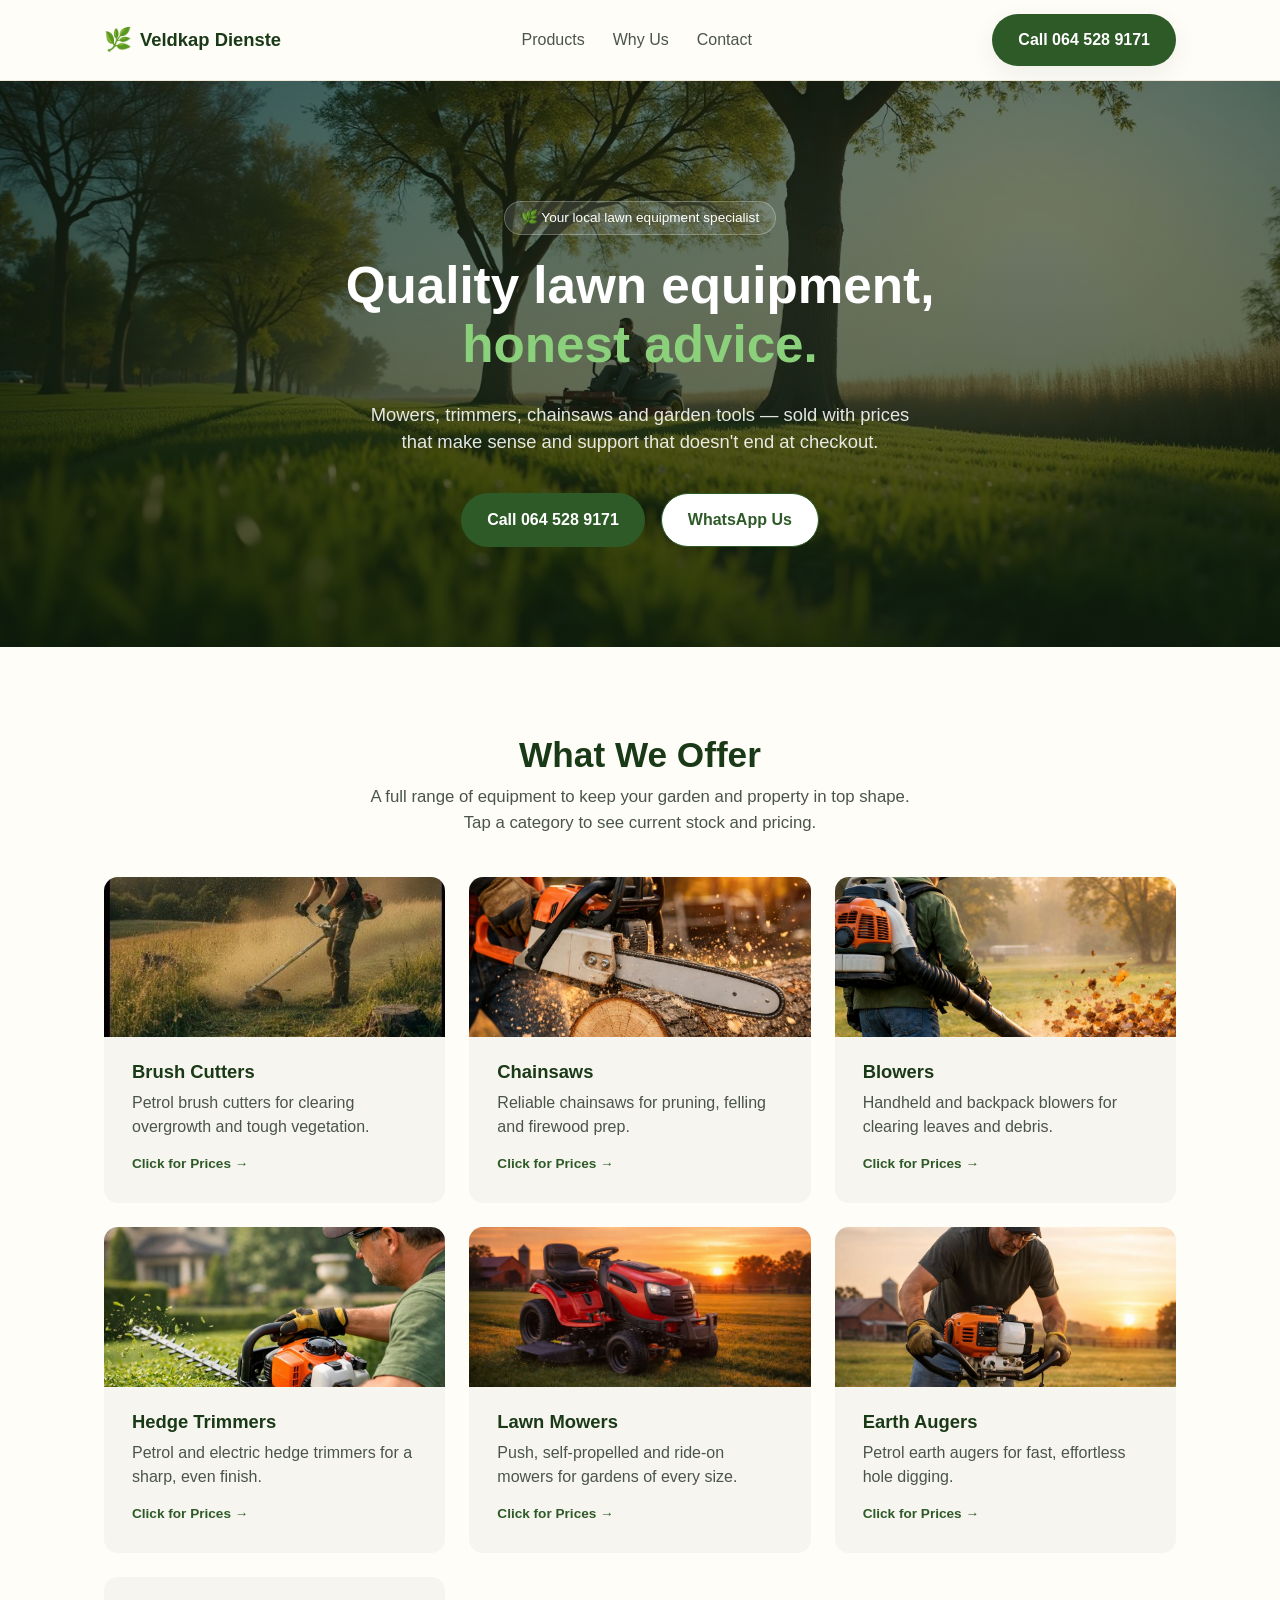
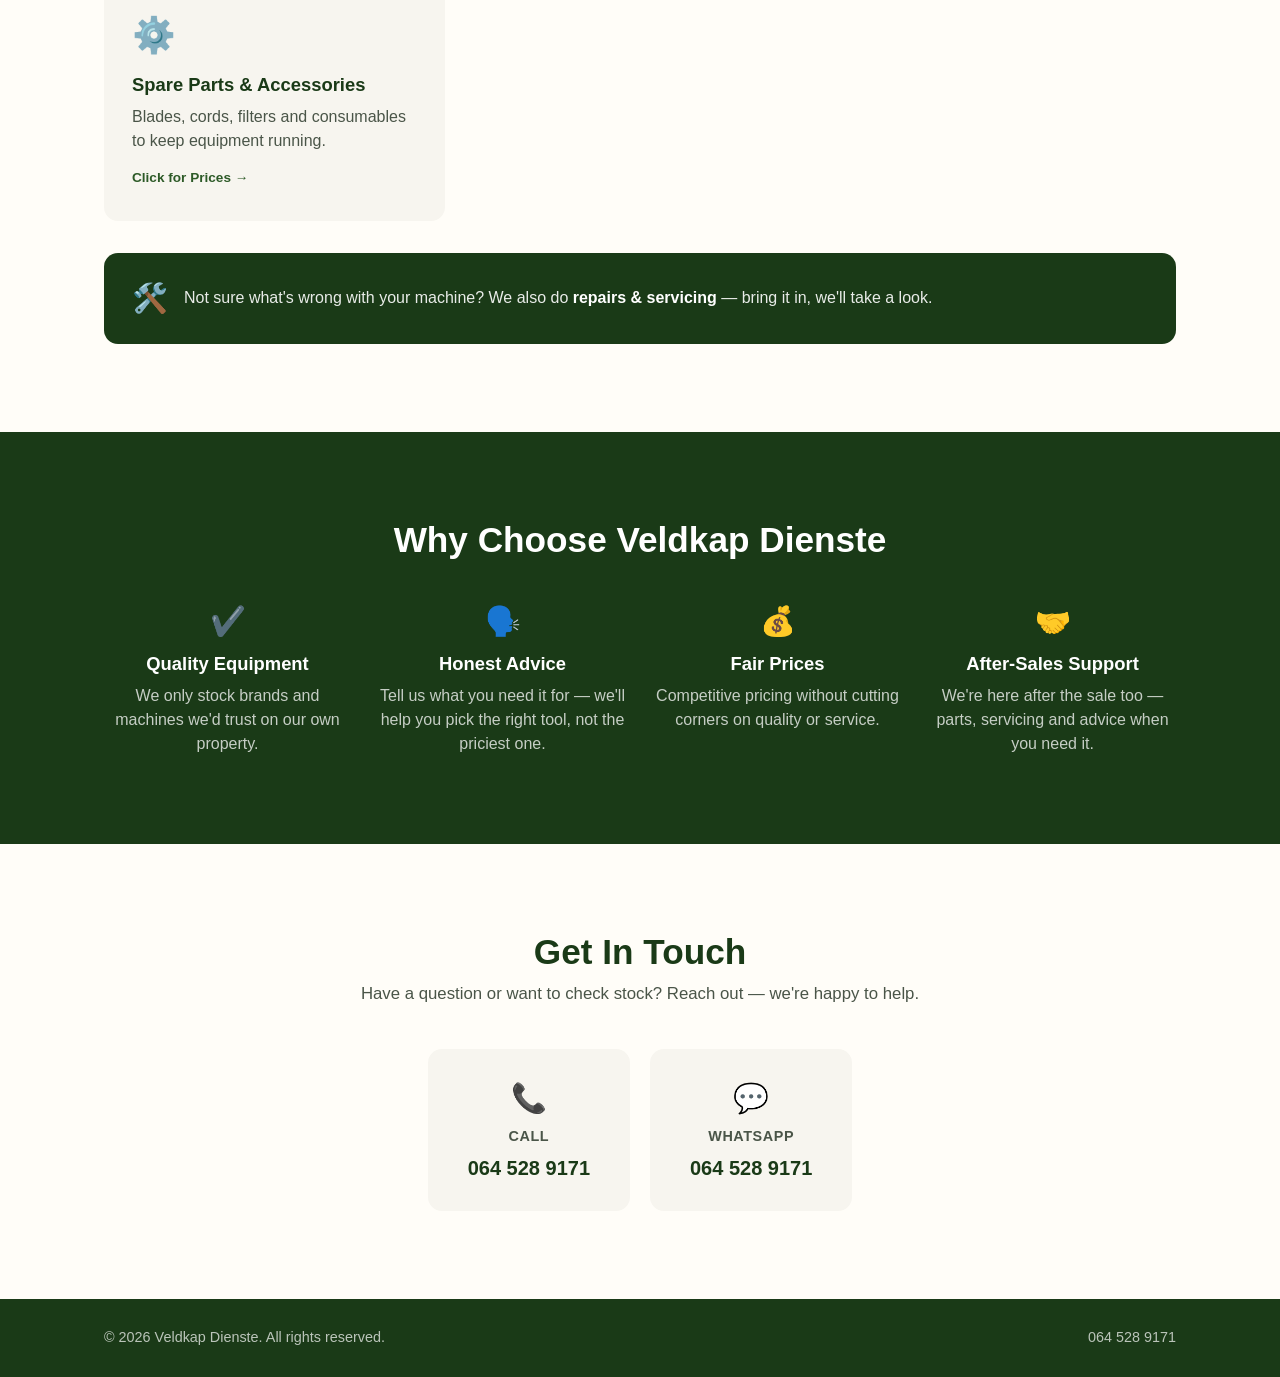
==== index.html @ d72885a6 "Remove the Trimmers category entirely Dropped it from the catalog data, sidebar navigation, and home" ====
<!DOCTYPE html>
<html lang="en">
<head>
<meta charset="UTF-8">
<meta name="viewport" content="width=device-width, initial-scale=1.0">
<title>Veldkap Dienste | Quality Lawn Equipment</title>
<meta name="description" content="Veldkap Dienste supplies quality lawn mowers, trimmers, chainsaws, and garden equipment. Call 064 528 9171 for expert advice and great prices.">
<meta property="og:type" content="website">
<meta property="og:title" content="Veldkap Dienste | Quality Lawn Equipment">
<meta property="og:description" content="Brush cutters, trimmers, chainsaws, blowers and mowers — honest advice and fair prices. Call or WhatsApp 064 528 9171.">
<meta property="og:image" content="https://veld-kap-dienste.vercel.app/images/hero-mower.jpg">
<meta property="og:url" content="https://veld-kap-dienste.vercel.app/">
<link rel="icon" href="data:image/svg+xml,<svg xmlns=%22http://www.w3.org/2000/svg%22 viewBox=%220 0 100 100%22><text y=%22.9em%22 font-size=%2290%22>🌿</text></svg>">
<link rel="stylesheet" href="styles.css">
</head>
<body>

<header class="site-header">
  <div class="container header-inner">
    <a href="#top" class="logo">
      <span class="logo-mark">🌿</span>
      <span class="logo-text">Veldkap <strong>Dienste</strong></span>
    </a>
    <nav class="nav">
      <a href="#products">Products</a>
      <a href="#why-us">Why Us</a>
      <a href="#contact">Contact</a>
    </nav>
    <a href="tel:+27645289171" class="btn btn-primary header-call">Call 064 528 9171</a>
  </div>
</header>

<main id="top">

  <section class="hero">
    <div class="hero-glow" aria-hidden="true"></div>
    <div class="container hero-inner">
      <span class="badge">🌿 Your local lawn equipment specialist</span>
      <h1>Quality lawn equipment,<br><span class="text-accent">honest advice.</span></h1>
      <p class="hero-sub">Mowers, trimmers, chainsaws and garden tools — sold with prices that make sense and support that doesn't end at checkout.</p>
      <div class="hero-actions">
        <a href="tel:+27645289171" class="btn btn-primary">Call 064 528 9171</a>
        <a href="https://wa.me/27645289171" class="btn btn-outline" target="_blank" rel="noopener">WhatsApp Us</a>
      </div>
    </div>
  </section>

  <section id="products" class="section">
    <div class="container">
      <h2>What We Offer</h2>
      <p class="section-sub">A full range of equipment to keep your garden and property in top shape. Tap a category to see current stock and pricing.</p>

      <div class="product-grid" id="product-grid">
        <a class="product-card has-photo" href="category.html?cat=brushcutters">
          <img class="product-card-photo" src="images/hero-brushcutter.jpg" alt="" loading="lazy">
          <div class="product-card-body">
            <h3>Brush Cutters</h3>
            <p>Petrol brush cutters for clearing overgrowth and tough vegetation.</p>
            <span class="product-card-cta">Click for Prices →</span>
          </div>
        </a>
        <a class="product-card has-photo" href="category.html?cat=chainsaws">
          <img class="product-card-photo" src="images/hero-chainsaw.jpg" alt="" loading="lazy" style="object-position: 50% 40%;">
          <div class="product-card-body">
            <h3>Chainsaws</h3>
            <p>Reliable chainsaws for pruning, felling and firewood prep.</p>
            <span class="product-card-cta">Click for Prices →</span>
          </div>
        </a>
        <a class="product-card has-photo" href="category.html?cat=blowers">
          <img class="product-card-photo" src="images/hero-blower.jpg" alt="" loading="lazy" style="object-position: 50% 30%;">
          <div class="product-card-body">
            <h3>Blowers</h3>
            <p>Handheld and backpack blowers for clearing leaves and debris.</p>
            <span class="product-card-cta">Click for Prices →</span>
          </div>
        </a>
        <a class="product-card has-photo" href="category.html?cat=hedgetrimmers">
          <img class="product-card-photo" src="images/hero-hedgetrimmer.jpg" alt="" loading="lazy" style="object-position: 50% 30%;">
          <div class="product-card-body">
            <h3>Hedge Trimmers</h3>
            <p>Petrol and electric hedge trimmers for a sharp, even finish.</p>
            <span class="product-card-cta">Click for Prices →</span>
          </div>
        </a>
        <a class="product-card has-photo" href="category.html?cat=mowers">
          <img class="product-card-photo" src="images/hero-mowers.jpg" alt="" loading="lazy" style="object-position: 50% 60%;">
          <div class="product-card-body">
            <h3>Lawn Mowers</h3>
            <p>Push, self-propelled and ride-on mowers for gardens of every size.</p>
            <span class="product-card-cta">Click for Prices →</span>
          </div>
        </a>
        <a class="product-card has-photo" href="category.html?cat=earthaugers">
          <img class="product-card-photo" src="images/hero-earthauger.jpg" alt="" loading="lazy" style="object-position: 50% 20%;">
          <div class="product-card-body">
            <h3>Earth Augers</h3>
            <p>Petrol earth augers for fast, effortless hole digging.</p>
            <span class="product-card-cta">Click for Prices →</span>
          </div>
        </a>
        <a class="product-card" href="category.html?cat=spareparts">
          <span class="product-icon">⚙️</span>
          <h3>Spare Parts &amp; Accessories</h3>
          <p>Blades, cords, filters and consumables to keep equipment running.</p>
          <span class="product-card-cta">Click for Prices →</span>
        </a>
      </div>

      <div class="service-note">
        <span class="service-note-icon">🛠️</span>
        <p>Not sure what's wrong with your machine? We also do <strong>repairs &amp; servicing</strong> — bring it in, we'll take a look.</p>
      </div>
    </div>
  </section>

  <section id="why-us" class="section">
    <div class="container">
      <h2>Why Choose Veldkap Dienste</h2>
      <div class="why-grid">
        <div class="glass-card">
          <span class="why-icon">✔️</span>
          <h3>Quality Equipment</h3>
          <p>We only stock brands and machines we'd trust on our own property.</p>
        </div>
        <div class="glass-card">
          <span class="why-icon">🗣️</span>
          <h3>Honest Advice</h3>
          <p>Tell us what you need it for — we'll help you pick the right tool, not the priciest one.</p>
        </div>
        <div class="glass-card">
          <span class="why-icon">💰</span>
          <h3>Fair Prices</h3>
          <p>Competitive pricing without cutting corners on quality or service.</p>
        </div>
        <div class="glass-card">
          <span class="why-icon">🤝</span>
          <h3>After-Sales Support</h3>
          <p>We're here after the sale too — parts, servicing and advice when you need it.</p>
        </div>
      </div>
    </div>
  </section>

  <section id="contact" class="section">
    <div class="container contact-inner">
      <h2>Get In Touch</h2>
      <p class="section-sub">Have a question or want to check stock? Reach out — we're happy to help.</p>
      <div class="contact-cards">
        <a href="tel:+27645289171" class="glass-card contact-card">
          <span class="contact-icon">📞</span>
          <span class="contact-label">Call</span>
          <span class="contact-value">064 528 9171</span>
        </a>
        <a href="https://wa.me/27645289171" class="glass-card contact-card" target="_blank" rel="noopener">
          <span class="contact-icon">💬</span>
          <span class="contact-label">WhatsApp</span>
          <span class="contact-value">064 528 9171</span>
        </a>
      </div>
    </div>
  </section>

</main>

<footer class="site-footer">
  <div class="container footer-inner">
    <p>&copy; <span id="year"></span> Veldkap Dienste. All rights reserved.</p>
    <p><a href="tel:+27645289171">064 528 9171</a></p>
  </div>
</footer>

<script src="script.js"></script>
</body>
</html>
---- styles.css ----
:root {
  --green-900: #1a3a17;
  --green-700: #2d5a27;
  --green-600: #3a7a32;
  --green-500: #4b9640;
  --accent-hero: #8bd17c;
  --earth-100: #f7f5ef;
  --earth-200: #efe9db;
  --cream: #fffdf8;
  --ink: #1f2a1d;
  --ink-soft: #4a5548;
  --radius-sm: 10px;
  --radius: 14px;
  --radius-lg: 20px;
  --shadow: 0 8px 24px rgba(26, 58, 23, 0.08);
  font-size: 16px;
}

* { box-sizing: border-box; }

html { scroll-behavior: smooth; }

body {
  margin: 0;
  font-family: -apple-system, BlinkMacSystemFont, "Segoe UI", Roboto, Helvetica, Arial, sans-serif;
  color: var(--ink);
  background: var(--cream);
  line-height: 1.5;
}

.container {
  max-width: 1120px;
  margin: 0 auto;
  padding: 0 24px;
}

h1, h2, h3 { line-height: 1.15; margin: 0 0 0.5em; color: var(--green-900); }
h1 { font-size: clamp(2rem, 5vw, 3.2rem); }
h1.is-long { font-size: clamp(1.5rem, 3.2vw, 2.1rem); }
h2 { font-size: clamp(1.6rem, 3.5vw, 2.2rem); text-align: center; }
h3 { font-size: 1.15rem; }
p { margin: 0 0 1em; color: var(--ink-soft); }

a { color: inherit; text-decoration: none; }

.text-accent { color: var(--accent-hero); }

.section-sub {
  text-align: center;
  max-width: 560px;
  margin: -0.5em auto 2.5em;
  font-size: 1.05rem;
}

/* Header */
.site-header {
  position: sticky;
  top: 0;
  z-index: 50;
  background: rgba(255, 253, 248, 0.92);
  backdrop-filter: blur(8px);
  border-bottom: 1px solid var(--earth-200);
}

.header-inner {
  display: flex;
  align-items: center;
  justify-content: space-between;
  gap: 16px;
  padding-top: 14px;
  padding-bottom: 14px;
}

.logo {
  display: flex;
  align-items: center;
  gap: 8px;
  font-size: 1.15rem;
  font-weight: 600;
  color: var(--green-900);
  white-space: nowrap;
}

.logo-mark { font-size: 1.4rem; }

.nav {
  display: flex;
  gap: 28px;
  flex: 1;
  justify-content: center;
}

.nav a {
  font-weight: 500;
  color: var(--ink-soft);
  transition: color 0.15s ease;
}

.nav a:hover { color: var(--green-700); }

.header-call {
  white-space: nowrap;
  padding: 10px 18px;
  font-size: 0.95rem;
}

/* Buttons */
.btn {
  display: inline-flex;
  align-items: center;
  gap: 8px;
  padding: 14px 26px;
  border-radius: 999px;
  font-weight: 600;
  font-size: 1rem;
  transition: transform 0.15s ease, box-shadow 0.15s ease, background 0.15s ease;
  border: none;
  cursor: pointer;
}

.btn-primary {
  background: var(--green-700);
  color: #fff;
  box-shadow: var(--shadow);
}

.btn-primary:hover {
  background: var(--green-600);
  transform: translateY(-1px);
}

.btn-outline {
  background: #fff;
  color: var(--green-700);
  border: 1.5px solid var(--green-700);
}

.btn-outline:hover {
  background: var(--green-700);
  color: #fff;
}

/* Hero */
.hero {
  position: relative;
  background:
    linear-gradient(180deg, rgba(15, 30, 13, 0.55), rgba(15, 30, 13, 0.75)),
    url("images/hero-mower.jpg") center 65% / cover no-repeat;
  padding: 120px 0 100px;
  text-align: center;
}

.hero-glow { display: none; }

.badge {
  display: inline-block;
  padding: 6px 16px;
  border-radius: 999px;
  background: rgba(255, 255, 255, 0.12);
  border: 1px solid rgba(255, 255, 255, 0.25);
  color: #fff;
  font-size: 0.85rem;
  font-weight: 500;
  margin-bottom: 22px;
}

.hero-inner { position: relative; max-width: 720px; margin: 0 auto; }

.hero h1 { color: #fff; }

.hero-sub {
  font-size: 1.15rem;
  margin: 18px auto 2em;
  color: rgba(255, 255, 255, 0.88);
  max-width: 560px;
}

.hero-actions {
  display: flex;
  gap: 16px;
  justify-content: center;
  flex-wrap: wrap;
}

/* Sections */
.section { padding: 88px 0; }

/* Products */
.product-grid {
  display: grid;
  grid-template-columns: repeat(auto-fit, minmax(260px, 1fr));
  gap: 24px;
}

.product-card {
  display: block;
  background: var(--earth-100);
  border-radius: var(--radius);
  padding: 32px 28px;
  transition: transform 0.15s ease, box-shadow 0.15s ease;
  border: none;
  font: inherit;
  text-align: left;
  cursor: pointer;
  width: 100%;
  color: inherit;
  overflow: hidden;
}

.product-card:hover, .product-card:focus-visible {
  transform: translateY(-4px);
  box-shadow: var(--shadow);
}

.product-icon {
  font-size: 2.2rem;
  display: inline-block;
  margin-bottom: 12px;
}

.product-card p { margin-bottom: 12px; }

.product-card-cta {
  display: inline-block;
  font-size: 0.85rem;
  font-weight: 700;
  color: var(--green-700);
}

.product-card.has-photo { padding: 0; }

.product-card-photo {
  display: block;
  width: 100%;
  height: 160px;
  object-fit: cover;
}

.product-card-body { padding: 24px 28px 28px; }

/* Service note */
.service-note {
  display: flex;
  align-items: center;
  gap: 16px;
  margin-top: 32px;
  padding: 24px 28px;
  background: var(--green-900);
  border-radius: var(--radius);
  color: #fff;
}

.service-note-icon { font-size: 1.8rem; flex-shrink: 0; }
.service-note p { margin: 0; color: rgba(255, 255, 255, 0.9); }
.service-note strong { color: #fff; }

@media (max-width: 500px) {
  .service-note { flex-direction: column; text-align: center; }
}

/* Category hero banner */
.category-hero {
  background: linear-gradient(135deg, var(--green-900), var(--green-700));
  padding: 64px 0 56px;
  text-align: center;
  background-size: cover;
  background-position: center 60%;
}

.category-hero.has-photo {
  background-image:
    linear-gradient(180deg, rgba(15, 30, 13, 0.55), rgba(15, 30, 13, 0.8)),
    var(--category-photo);
  background-position: 65% 22%;
  min-height: 520px;
  display: flex;
  align-items: center;
}

.category-hero-inner { max-width: 560px; margin: 0 auto; }

.category-hero.has-product .category-hero-inner {
  max-width: 900px;
  display: flex;
  align-items: center;
  justify-content: space-between;
  gap: 40px;
  text-align: left;
}

.category-hero.has-product .category-hero-text { flex: 1; }
.category-hero.has-product p { margin: 0; }

.category-hero-media { flex-shrink: 0; }

.category-hero-photo[hidden] { display: none; }

.category-hero-photo {
  display: block;
  width: 220px;
  height: 220px;
  object-fit: contain;
  background: #fff;
  border-radius: var(--radius-lg);
  padding: 16px;
  box-shadow: 0 12px 32px rgba(0, 0, 0, 0.25);
}

.category-hero-icon[hidden] { display: none; }

.category-hero-icon {
  display: inline-flex;
  align-items: center;
  justify-content: center;
  width: 72px;
  height: 72px;
  border-radius: 50%;
  background: rgba(255, 255, 255, 0.12);
  font-size: 2rem;
  margin-bottom: 20px;
}

.category-hero h1 { color: #fff; margin-bottom: 0.4em; }
.category-hero p { color: rgba(255, 255, 255, 0.82); margin: 0; font-size: 1.05rem; }

/* Category page layout */
.catalog-page { padding-top: 56px; }

.catalog-layout {
  display: grid;
  grid-template-columns: 240px 1fr;
  gap: 28px;
  align-items: start;
}

/* Grid items default to min-width:auto and refuse to shrink below their
   content, which pushed the page wider than small screens. Allow them to
   shrink so the sidebar and price table scroll internally instead. */
.catalog-layout > * { min-width: 0; }

.catalog-sidebar {
  display: flex;
  flex-direction: column;
  gap: 4px;
  background: var(--earth-100);
  border-radius: var(--radius);
  padding: 16px;
  position: sticky;
  top: 88px;
}

.catalog-sidebar-label {
  font-size: 0.72rem;
  font-weight: 600;
  text-transform: uppercase;
  letter-spacing: 0.06em;
  color: var(--ink-soft);
  padding: 8px 12px 4px;
}

.sidebar-link {
  display: block;
  padding: 10px 12px;
  border-radius: var(--radius-sm);
  font-size: 0.9rem;
  font-weight: 500;
  color: var(--ink-soft);
  transition: background 0.15s ease, color 0.15s ease;
}

.sidebar-link:hover { background: var(--earth-200); color: var(--green-900); }

.sidebar-link.is-active {
  background: var(--green-700);
  color: #fff;
}

/* Category catalog panel */
.catalog-panel {
  background: #fff;
  border-radius: var(--radius-lg);
  padding: 32px;
  box-shadow: var(--shadow);
}

.catalog-search {
  width: 100%;
  padding: 12px 16px;
  border: 1.5px solid var(--earth-200);
  border-radius: 999px;
  font: inherit;
  font-size: 16px;
  margin-bottom: 18px;
}

.catalog-search:focus {
  outline: none;
  border-color: var(--green-600);
}

.catalog-empty {
  text-align: center;
  color: var(--ink-soft);
  padding: 24px 0 4px;
  margin: 0;
}

.catalog-empty a { color: var(--green-700); font-weight: 600; }

/* Price table */
.price-table-wrap {
  overflow-x: auto;
  background: #fff;
  border-radius: var(--radius);
  border: 1px solid var(--earth-200);
}

.price-table {
  width: 100%;
  border-collapse: collapse;
  min-width: 460px;
}

.price-table th, .price-table td {
  padding: 16px 24px;
  text-align: left;
}

.price-table thead th {
  background: var(--green-700);
  color: #fff;
  font-weight: 600;
  font-size: 0.8rem;
  text-transform: uppercase;
  letter-spacing: 0.04em;
}

.price-table thead th:first-child { border-top-left-radius: var(--radius); }
.price-table thead th:last-child { border-top-right-radius: var(--radius); }

.price-table tbody tr:nth-child(even) { background: var(--earth-100); }

.price-table tbody td { color: var(--ink); border-top: 1px solid var(--earth-200); }
.price-table tbody tr:first-child td { border-top: none; }

.price-col { text-align: right; font-weight: 700; color: var(--green-900); white-space: nowrap; }

.price-row { cursor: pointer; transition: background 0.15s ease; }
.price-row:hover { background: var(--earth-200) !important; }

/* Product page */
.product-page-inner { max-width: 760px; margin: 0 auto; }

.back-link {
  display: inline-block;
  margin-bottom: 20px;
  color: var(--green-700);
  font-weight: 600;
  font-size: 0.92rem;
}

.back-link:hover { text-decoration: underline; }

/* Product detail cards */
.product-detail-card {
  background: var(--earth-100);
  border-radius: var(--radius);
  padding: 28px;
}

.product-detail-header {
  display: flex;
  align-items: center;
  justify-content: space-between;
  gap: 16px;
  flex-wrap: wrap;
}

.product-detail-header h3 { margin: 0 0 4px; }

.product-detail-price {
  font-size: 1.15rem;
  font-weight: 700;
  color: var(--green-900);
}

.product-quote-btn {
  padding: 10px 22px;
  font-size: 0.9rem;
  white-space: nowrap;
}

.product-detail-badge {
  display: inline-block;
  margin-top: 6px;
  font-size: 0.8rem;
  font-weight: 600;
  color: var(--green-700);
}

.product-detail-desc { margin-top: 12px; }
.product-detail-desc:last-of-type { margin-bottom: 0; }

.product-detail-lists[hidden] { display: none; }

.product-detail-lists {
  display: grid;
  grid-template-columns: repeat(auto-fit, minmax(200px, 1fr));
  gap: 20px;
  margin-top: 16px;
  padding-top: 16px;
  border-top: 1px solid var(--earth-200);
}

.product-detail-lists h4 {
  margin: 0 0 8px;
  font-size: 0.78rem;
  font-weight: 600;
  text-transform: uppercase;
  letter-spacing: 0.05em;
  color: var(--ink-soft);
}

.product-detail-lists ul {
  margin: 0;
  padding: 0;
  list-style: none;
}

.product-detail-lists li {
  padding-left: 20px;
  position: relative;
  font-size: 0.92rem;
  color: var(--ink);
  margin-bottom: 6px;
}

.product-detail-lists li::before {
  content: "✓";
  position: absolute;
  left: 0;
  color: var(--green-600);
  font-weight: 700;
}

.product-detail-lists li:last-child { margin-bottom: 0; }

/* Why us */
#why-us {
  background: var(--green-900);
  color: #fff;
}

#why-us h2 { color: #fff; }

.why-grid {
  display: grid;
  grid-template-columns: repeat(auto-fit, minmax(230px, 1fr));
  gap: 28px;
  margin-top: 2.5em;
}

#why-us .glass-card {
  text-align: center;
  background: transparent;
  padding: 0;
}

.why-icon {
  font-size: 1.8rem;
  display: inline-block;
  margin-bottom: 10px;
}

#why-us h3 { color: #fff; }
#why-us .glass-card p { color: rgba(255, 255, 255, 0.75); margin-bottom: 0; }

/* Contact */
.contact-inner { text-align: center; }

.contact-cards {
  display: flex;
  gap: 20px;
  justify-content: center;
  flex-wrap: wrap;
}

#contact .glass-card {
  display: flex;
  flex-direction: column;
  align-items: center;
  gap: 6px;
  background: var(--earth-100);
  border-radius: var(--radius);
  padding: 28px 40px;
  min-width: 200px;
  transition: transform 0.15s ease, box-shadow 0.15s ease;
}

#contact .glass-card:hover {
  transform: translateY(-4px);
  box-shadow: var(--shadow);
}

.contact-icon { font-size: 1.8rem; }
.contact-label { font-size: 0.9rem; color: var(--ink-soft); font-weight: 600; text-transform: uppercase; letter-spacing: 0.04em; }
.contact-value { font-size: 1.25rem; font-weight: 700; color: var(--green-900); }

/* Footer */
.site-footer {
  background: var(--green-900);
  color: rgba(255, 255, 255, 0.7);
  padding: 28px 0;
  font-size: 0.9rem;
}

.footer-inner {
  display: flex;
  justify-content: space-between;
  flex-wrap: wrap;
  gap: 8px;
}

.footer-inner p { margin: 0; color: inherit; }
.footer-inner a:hover { color: #fff; }

/* Responsive */
@media (max-width: 760px) {
  .nav { display: none; }
  .header-inner { justify-content: space-between; }
  .header-call { padding: 8px 14px; font-size: 0.85rem; }
  .footer-inner { flex-direction: column; text-align: center; }

  .catalog-layout { grid-template-columns: 1fr; }

  .catalog-sidebar {
    position: static;
    flex-direction: row;
    overflow-x: auto;
    gap: 8px;
  }

  .catalog-sidebar-label { display: none; }
  .sidebar-link { white-space: nowrap; }

  .catalog-panel { padding: 24px 20px; }

  .category-hero.has-product .category-hero-inner {
    flex-direction: column;
    text-align: center;
  }

  .category-hero-photo { width: 160px; height: 160px; }
}
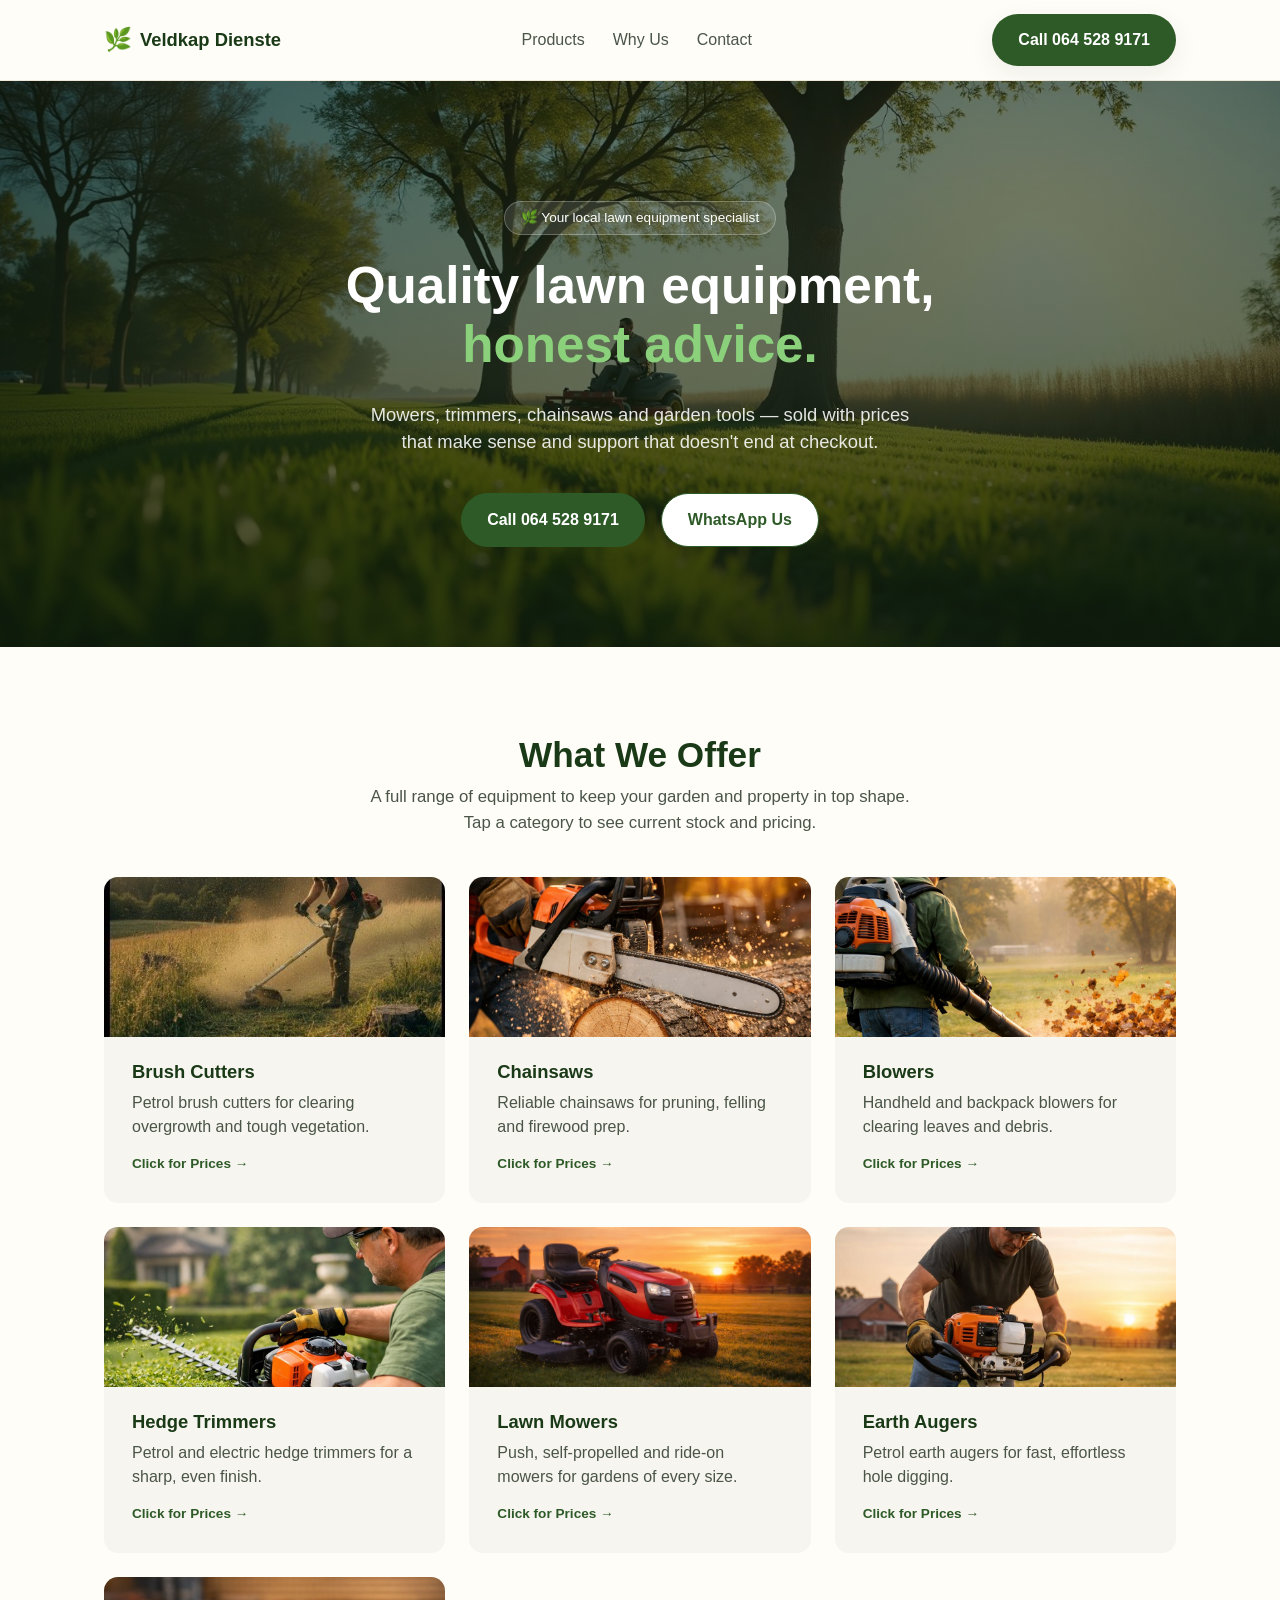
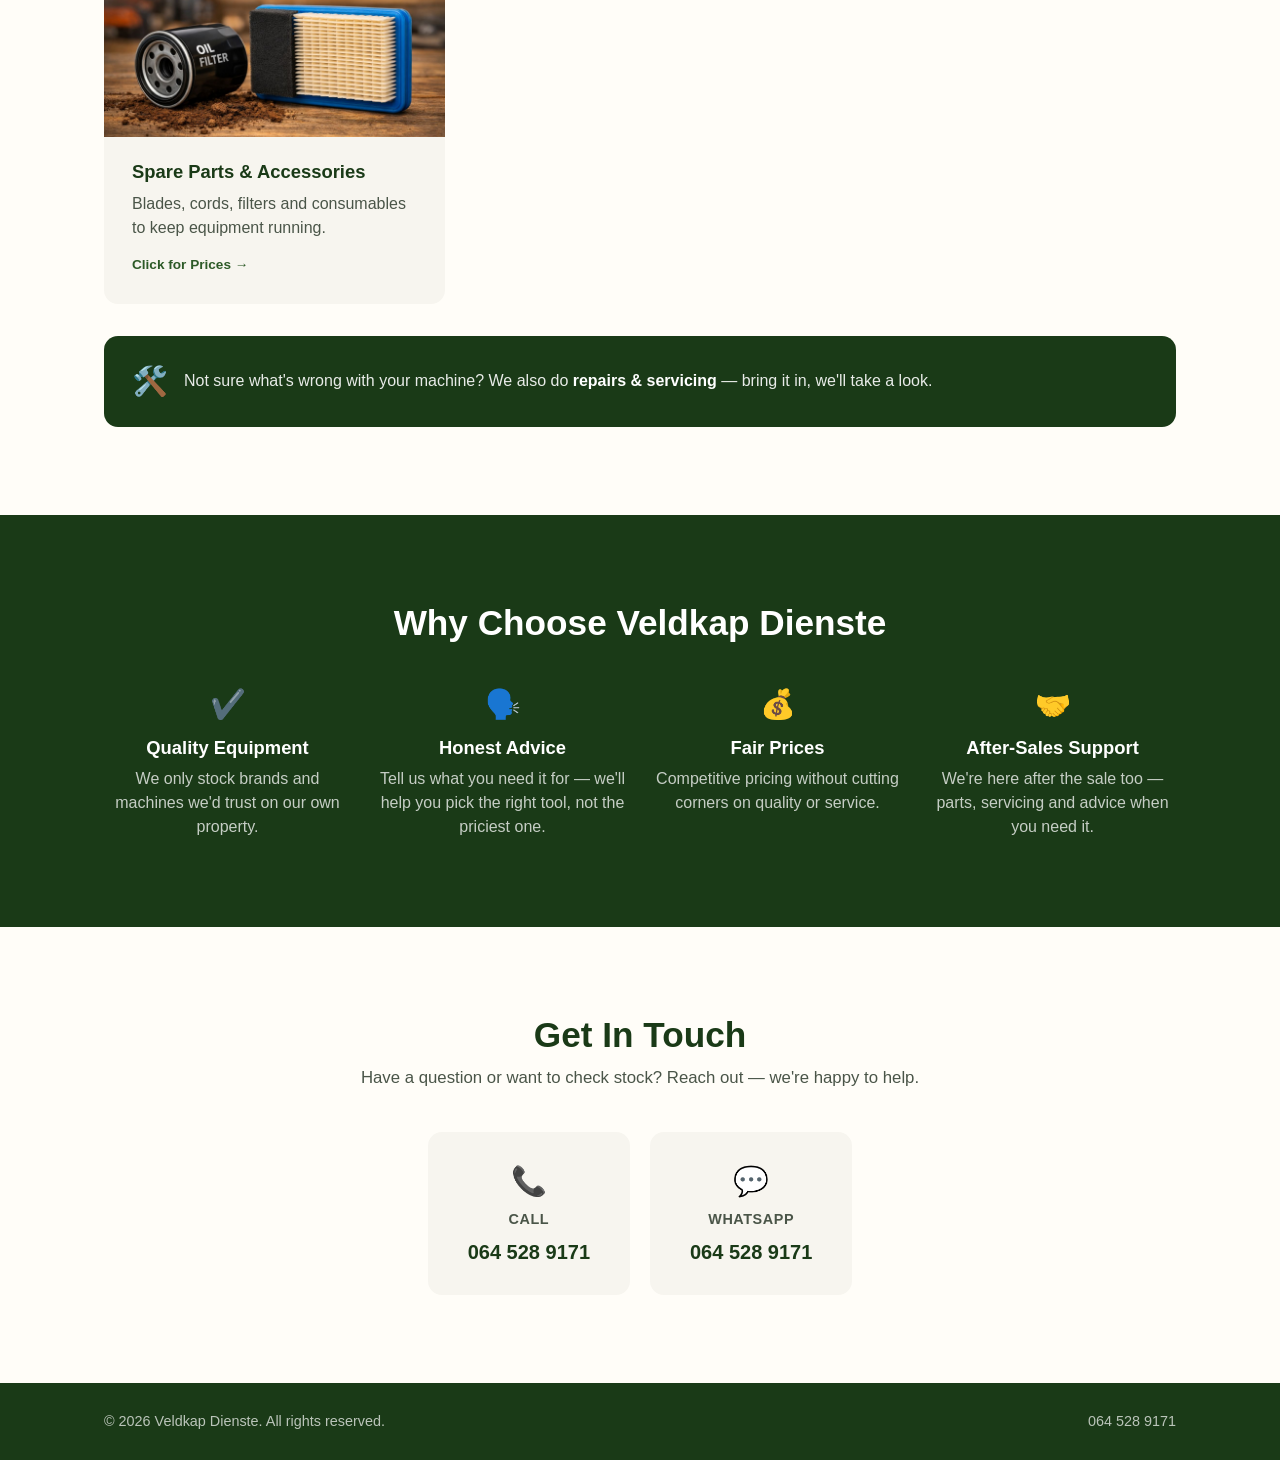
==== commit 64590dbd: "Add photo for Spare Parts & Accessories category All 7 remaining categories now have a real photo he" ====
--- a/index.html
+++ b/index.html
@@ -99,11 +99,13 @@
             <span class="product-card-cta">Click for Prices →</span>
           </div>
         </a>
-        <a class="product-card" href="category.html?cat=spareparts">
-          <span class="product-icon">⚙️</span>
-          <h3>Spare Parts &amp; Accessories</h3>
-          <p>Blades, cords, filters and consumables to keep equipment running.</p>
-          <span class="product-card-cta">Click for Prices →</span>
+        <a class="product-card has-photo" href="category.html?cat=spareparts">
+          <img class="product-card-photo" src="images/hero-spareparts.jpg" alt="" loading="lazy" style="object-position: 50% 55%;">
+          <div class="product-card-body">
+            <h3>Spare Parts &amp; Accessories</h3>
+            <p>Blades, cords, filters and consumables to keep equipment running.</p>
+            <span class="product-card-cta">Click for Prices →</span>
+          </div>
         </a>
       </div>
 
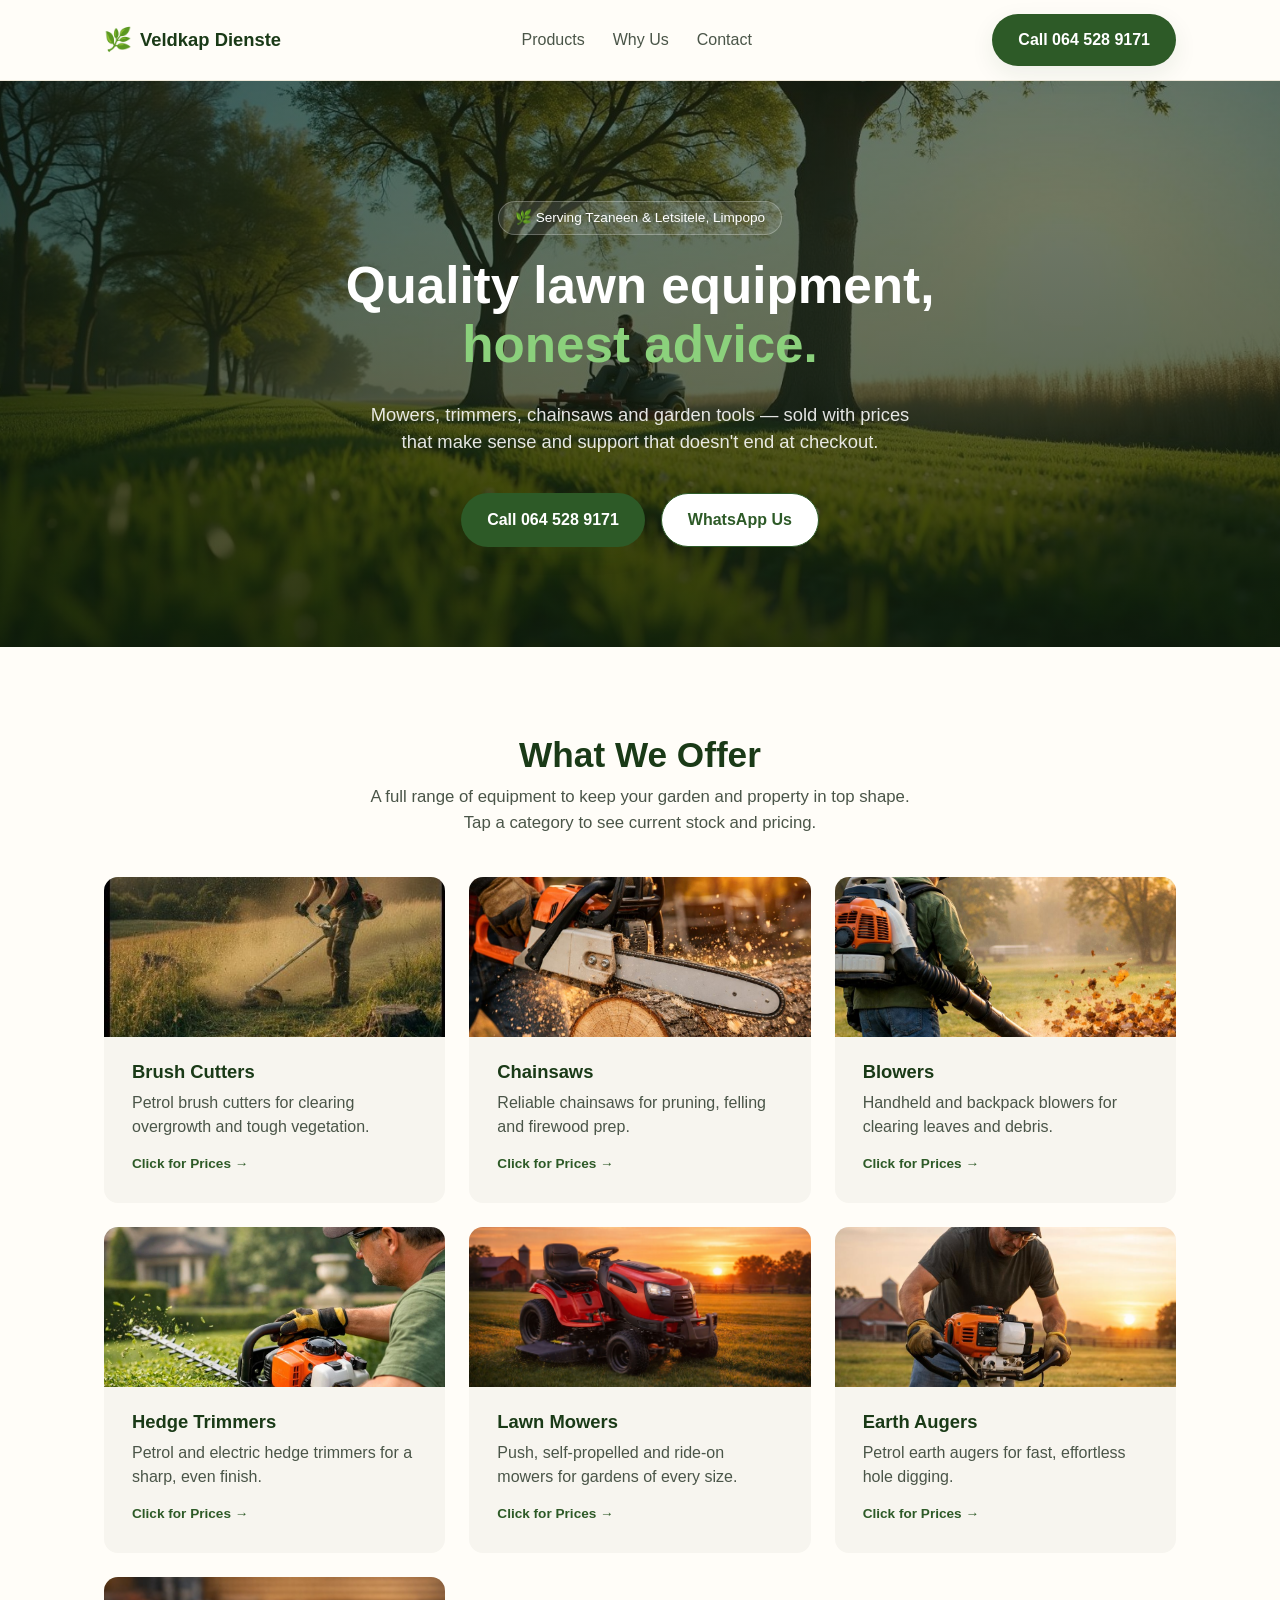
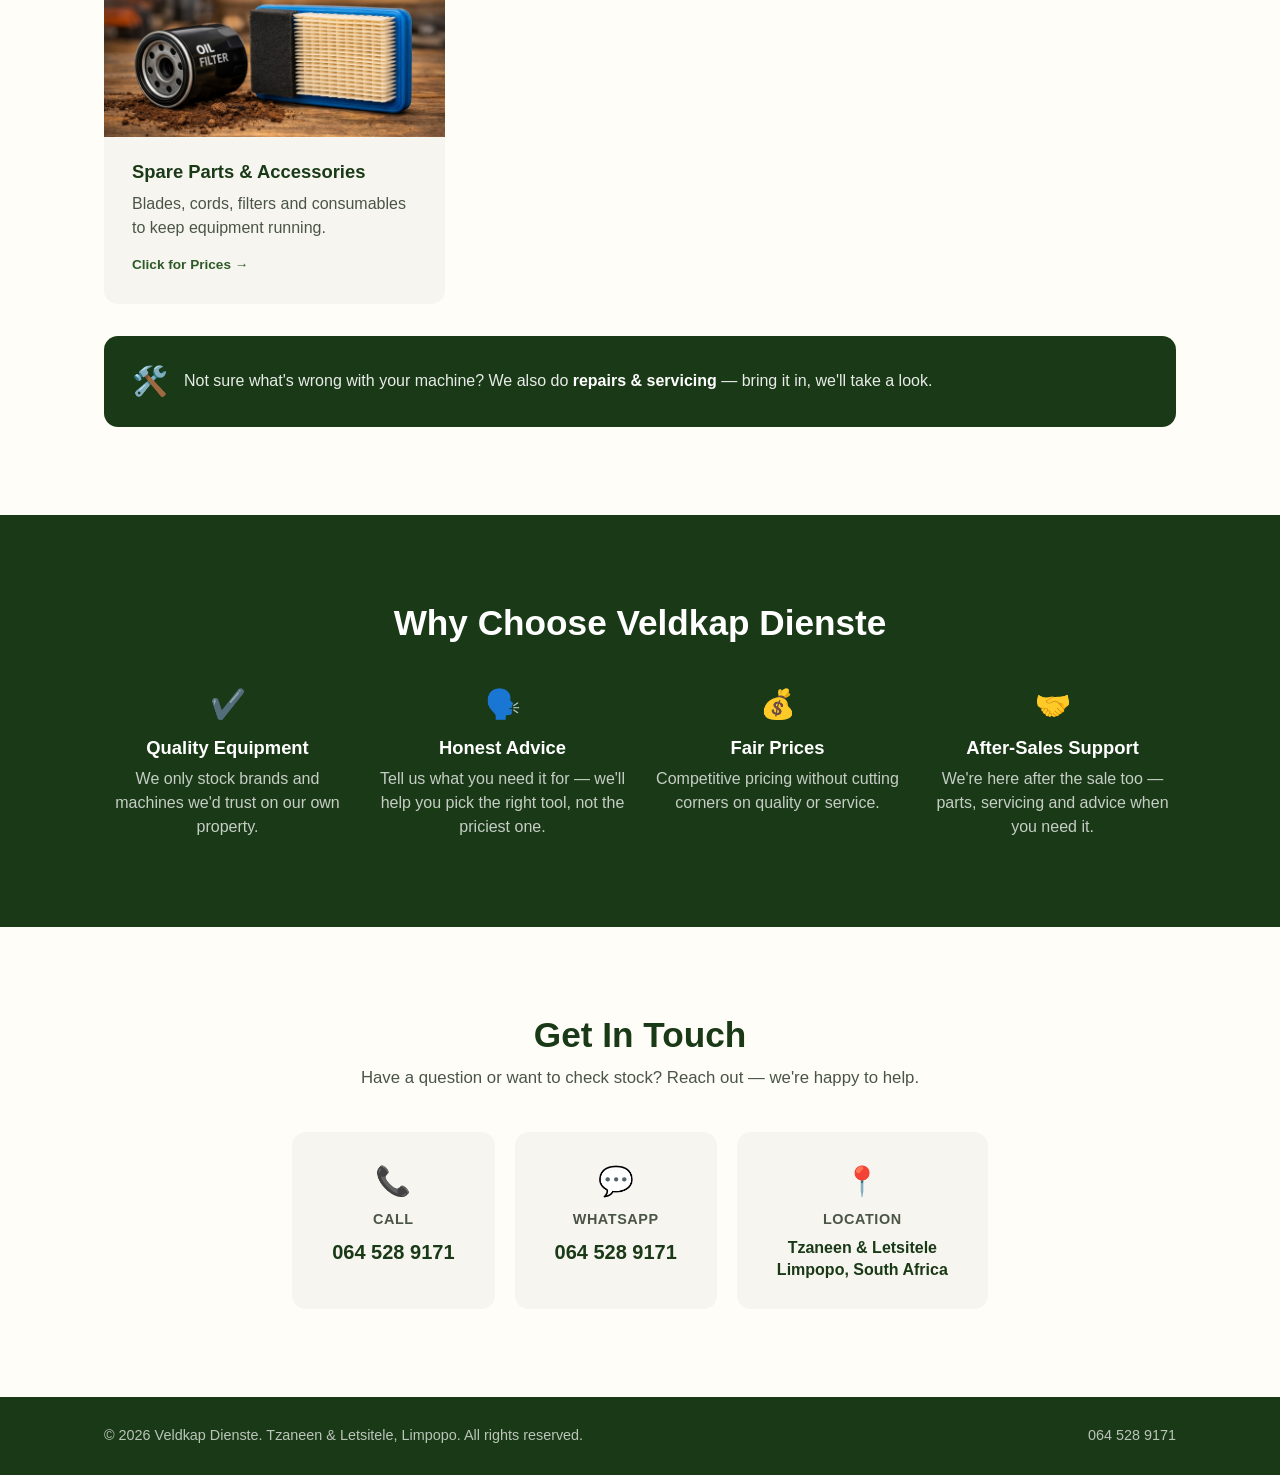
==== commit 60043614: "Add business location (Tzaneen & Letsitele, Limpopo) throughout the site Updated the hero badge, add" ====
--- a/index.html
+++ b/index.html
@@ -4,10 +4,10 @@
 <meta charset="UTF-8">
 <meta name="viewport" content="width=device-width, initial-scale=1.0">
 <title>Veldkap Dienste | Quality Lawn Equipment</title>
-<meta name="description" content="Veldkap Dienste supplies quality lawn mowers, trimmers, chainsaws, and garden equipment. Call 064 528 9171 for expert advice and great prices.">
+<meta name="description" content="Veldkap Dienste supplies quality lawn mowers, brush cutters, chainsaws, and garden equipment in Tzaneen and Letsitele, Limpopo. Call 064 528 9171 for expert advice and great prices.">
 <meta property="og:type" content="website">
 <meta property="og:title" content="Veldkap Dienste | Quality Lawn Equipment">
-<meta property="og:description" content="Brush cutters, trimmers, chainsaws, blowers and mowers — honest advice and fair prices. Call or WhatsApp 064 528 9171.">
+<meta property="og:description" content="Brush cutters, chainsaws, blowers and mowers in Tzaneen &amp; Letsitele, Limpopo — honest advice and fair prices. Call or WhatsApp 064 528 9171.">
 <meta property="og:image" content="https://veld-kap-dienste.vercel.app/images/hero-mower.jpg">
 <meta property="og:url" content="https://veld-kap-dienste.vercel.app/">
 <link rel="icon" href="data:image/svg+xml,<svg xmlns=%22http://www.w3.org/2000/svg%22 viewBox=%220 0 100 100%22><text y=%22.9em%22 font-size=%2290%22>🌿</text></svg>">
@@ -35,7 +35,7 @@
   <section class="hero">
     <div class="hero-glow" aria-hidden="true"></div>
     <div class="container hero-inner">
-      <span class="badge">🌿 Your local lawn equipment specialist</span>
+      <span class="badge">🌿 Serving Tzaneen &amp; Letsitele, Limpopo</span>
       <h1>Quality lawn equipment,<br><span class="text-accent">honest advice.</span></h1>
       <p class="hero-sub">Mowers, trimmers, chainsaws and garden tools — sold with prices that make sense and support that doesn't end at checkout.</p>
       <div class="hero-actions">
@@ -159,6 +159,11 @@
           <span class="contact-label">WhatsApp</span>
           <span class="contact-value">064 528 9171</span>
         </a>
+        <div class="glass-card contact-card">
+          <span class="contact-icon">📍</span>
+          <span class="contact-label">Location</span>
+          <span class="contact-value contact-value-small">Tzaneen &amp; Letsitele<br>Limpopo, South Africa</span>
+        </div>
       </div>
     </div>
   </section>
@@ -167,7 +172,7 @@
 
 <footer class="site-footer">
   <div class="container footer-inner">
-    <p>&copy; <span id="year"></span> Veldkap Dienste. All rights reserved.</p>
+    <p>&copy; <span id="year"></span> Veldkap Dienste. Tzaneen &amp; Letsitele, Limpopo. All rights reserved.</p>
     <p><a href="tel:+27645289171">064 528 9171</a></p>
   </div>
 </footer>
--- a/styles.css
+++ b/styles.css
@@ -143,11 +143,35 @@
 /* Hero */
 .hero {
   position: relative;
-  background:
-    linear-gradient(180deg, rgba(15, 30, 13, 0.55), rgba(15, 30, 13, 0.75)),
-    url("images/hero-mower.jpg") center 65% / cover no-repeat;
+  overflow: hidden;
   padding: 120px 0 100px;
   text-align: center;
+}
+
+.hero::before {
+  content: "";
+  position: absolute;
+  inset: -20px;
+  background: url("images/hero-mower.jpg") center 65% / cover no-repeat;
+  animation: heroKenBurns 24s ease-in-out infinite alternate;
+  z-index: 0;
+}
+
+.hero::after {
+  content: "";
+  position: absolute;
+  inset: 0;
+  background: linear-gradient(180deg, rgba(15, 30, 13, 0.55), rgba(15, 30, 13, 0.75));
+  z-index: 1;
+}
+
+@keyframes heroKenBurns {
+  0% { transform: scale(1) translate(0, 0); }
+  100% { transform: scale(1.12) translate(-1.5%, -1.5%); }
+}
+
+@media (prefers-reduced-motion: reduce) {
+  .hero::before { animation: none; }
 }
 
 .hero-glow { display: none; }
@@ -164,7 +188,7 @@
   margin-bottom: 22px;
 }
 
-.hero-inner { position: relative; max-width: 720px; margin: 0 auto; }
+.hero-inner { position: relative; z-index: 2; max-width: 720px; margin: 0 auto; }
 
 .hero h1 { color: #fff; }
 
@@ -606,6 +630,8 @@
 .contact-label { font-size: 0.9rem; color: var(--ink-soft); font-weight: 600; text-transform: uppercase; letter-spacing: 0.04em; }
 .contact-value { font-size: 1.25rem; font-weight: 700; color: var(--green-900); }
 
+.contact-value-small { font-size: 1rem; line-height: 1.4; }
+
 /* Footer */
 .site-footer {
   background: var(--green-900);
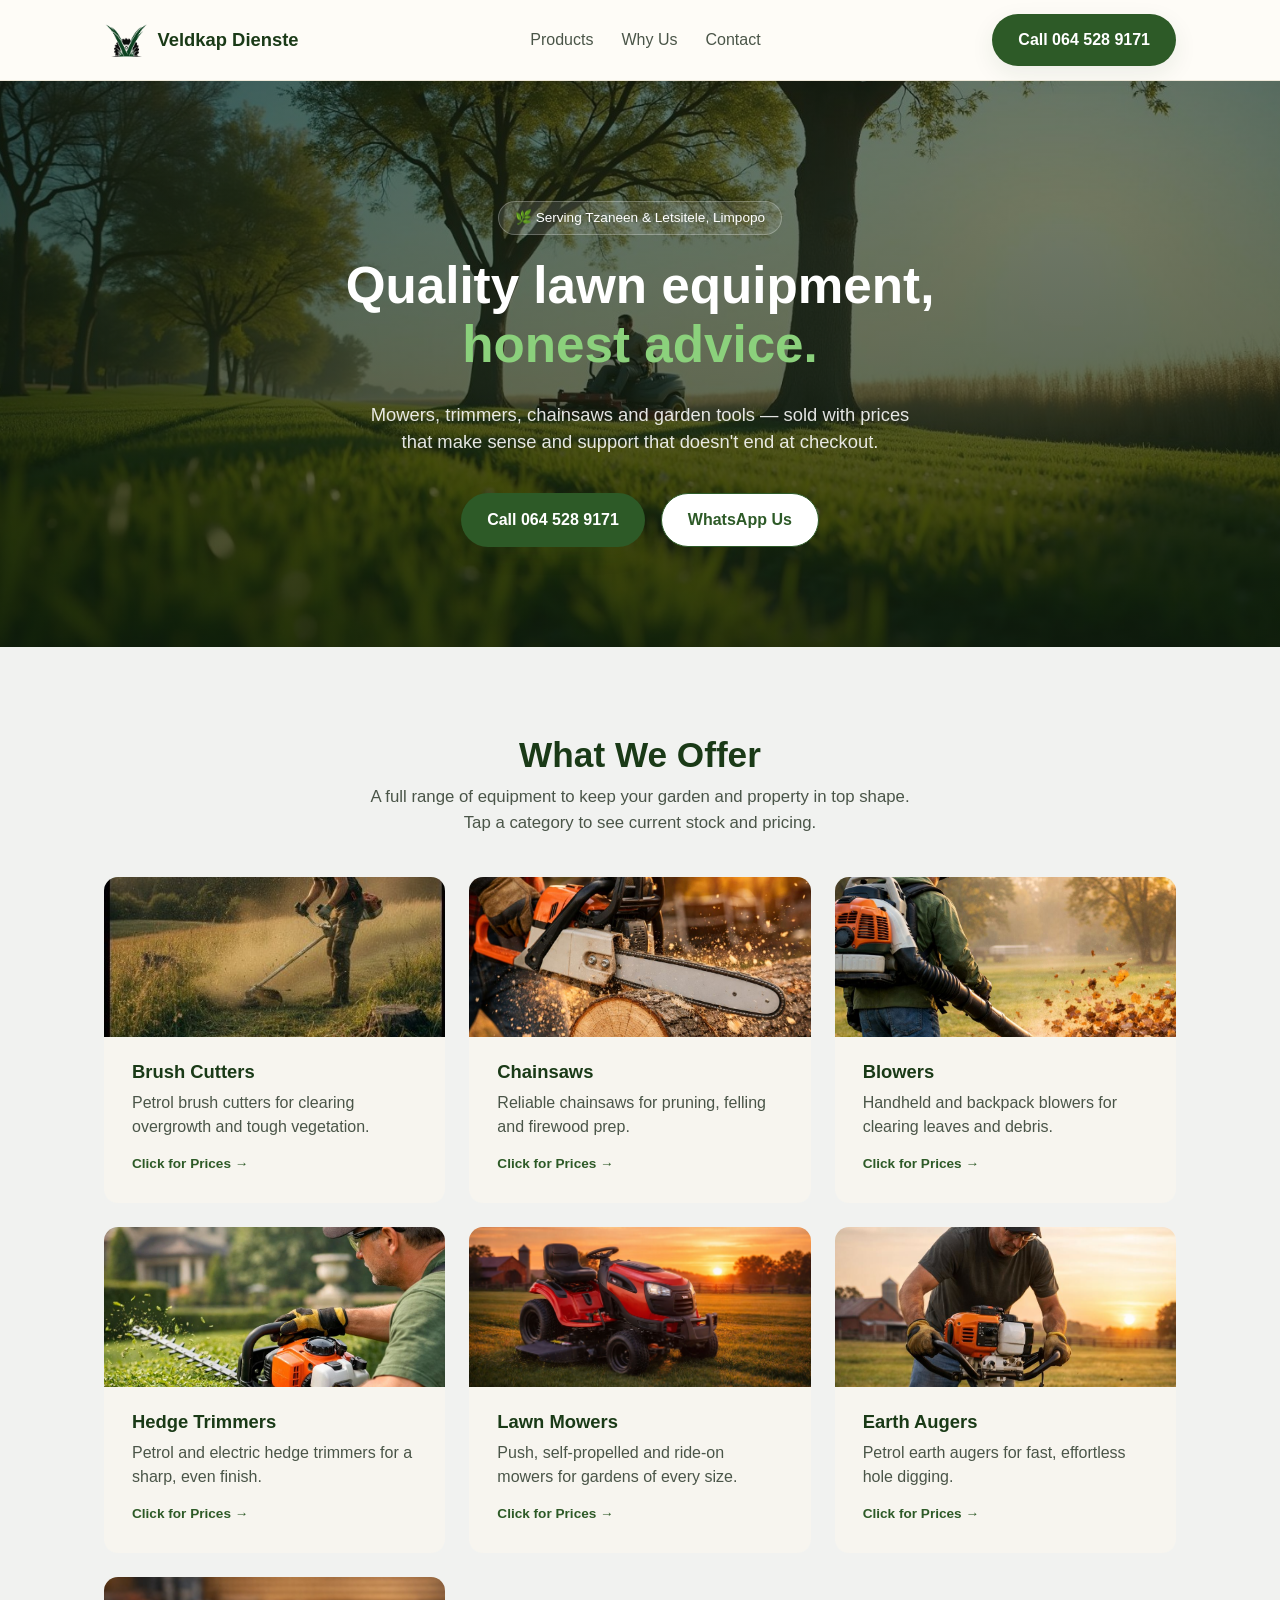
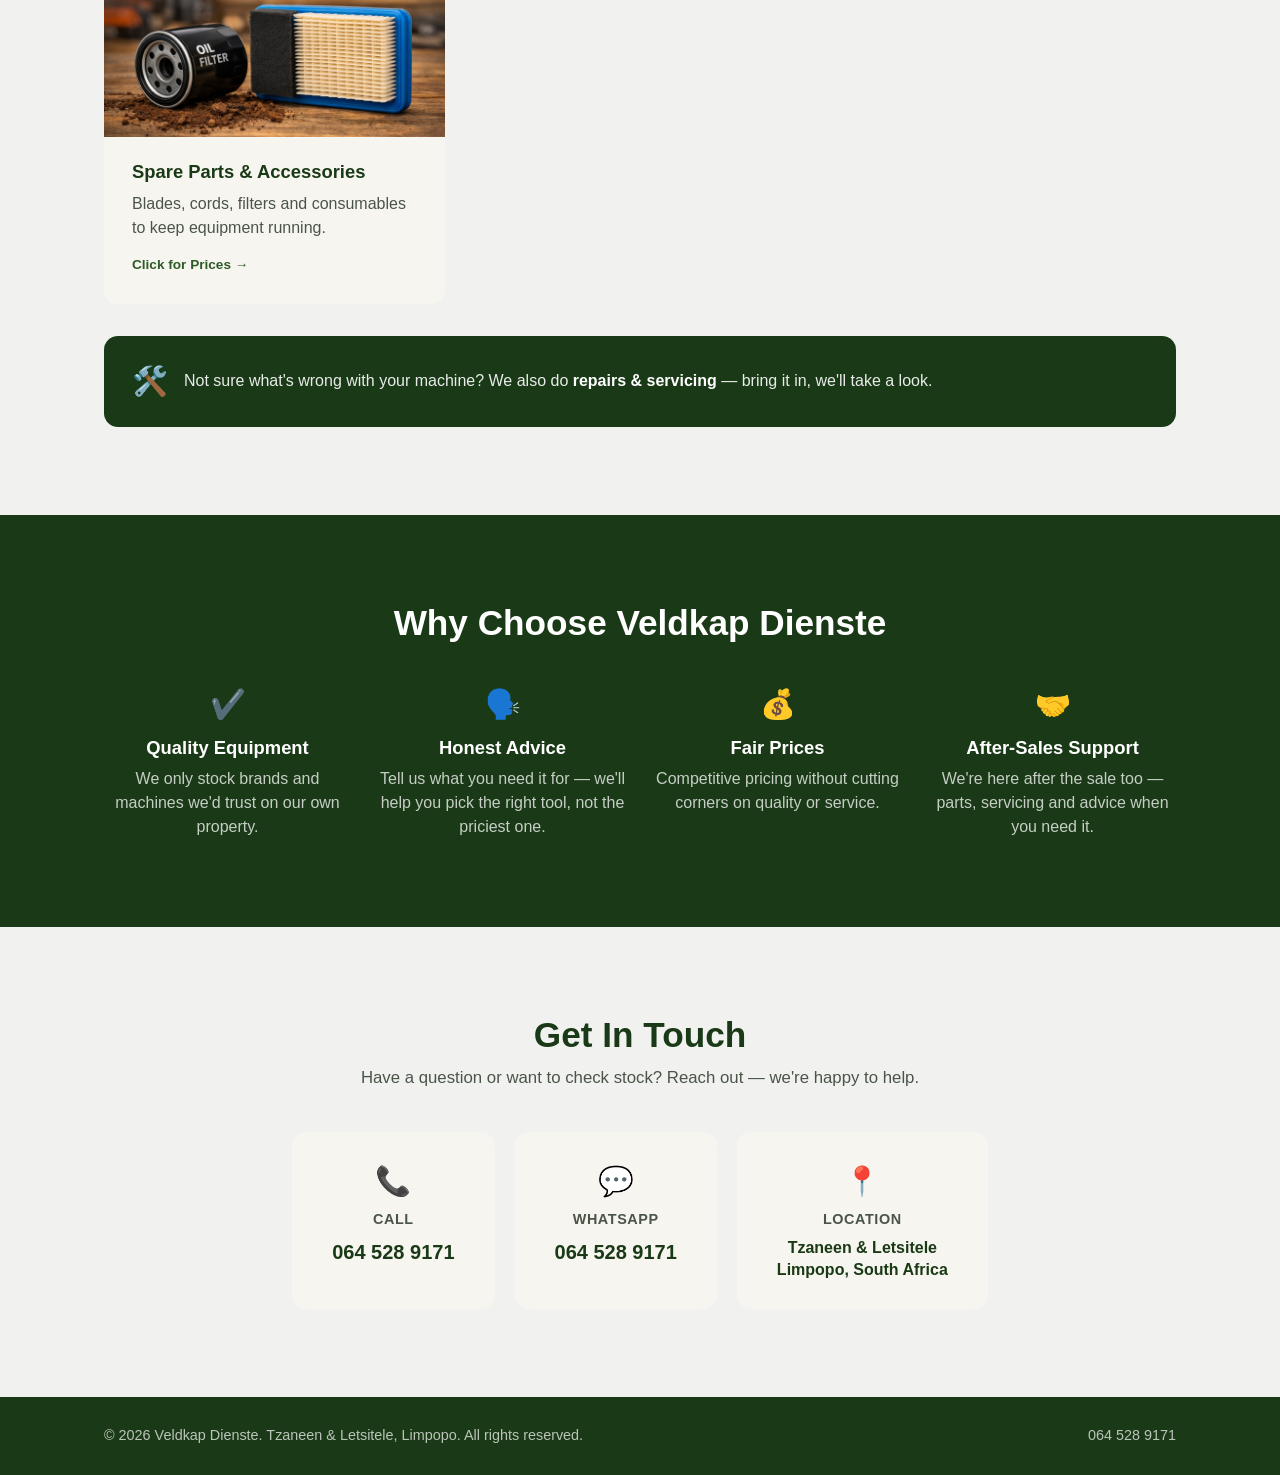
==== commit 68fb0ba0: "Replace emoji placeholder with the real Veldkap Dienste logo Cropped the icon mark (grass blades + s" ====
--- a/index.html
+++ b/index.html
@@ -8,17 +8,37 @@
 <meta property="og:type" content="website">
 <meta property="og:title" content="Veldkap Dienste | Quality Lawn Equipment">
 <meta property="og:description" content="Brush cutters, chainsaws, blowers and mowers in Tzaneen &amp; Letsitele, Limpopo — honest advice and fair prices. Call or WhatsApp 064 528 9171.">
-<meta property="og:image" content="https://veld-kap-dienste.vercel.app/images/hero-mower.jpg">
-<meta property="og:url" content="https://veld-kap-dienste.vercel.app/">
-<link rel="icon" href="data:image/svg+xml,<svg xmlns=%22http://www.w3.org/2000/svg%22 viewBox=%220 0 100 100%22><text y=%22.9em%22 font-size=%2290%22>🌿</text></svg>">
+<meta property="og:image" content="https://www.veldkapdienste.co.za/images/hero-mower.jpg">
+<meta property="og:url" content="https://www.veldkapdienste.co.za/">
+<link rel="canonical" href="https://www.veldkapdienste.co.za/">
+<link rel="icon" type="image/png" href="images/favicon.png">
 <link rel="stylesheet" href="styles.css">
+<script type="application/ld+json">
+{
+  "@context": "https://schema.org",
+  "@type": "HardwareStore",
+  "name": "Veldkap Dienste",
+  "image": "https://www.veldkapdienste.co.za/images/hero-mower.jpg",
+  "url": "https://www.veldkapdienste.co.za/",
+  "telephone": "+27645289171",
+  "priceRange": "R",
+  "address": {
+    "@type": "PostalAddress",
+    "addressLocality": "Letsitele",
+    "addressRegion": "Limpopo",
+    "addressCountry": "ZA"
+  },
+  "areaServed": ["Tzaneen", "Letsitele"],
+  "sameAs": []
+}
+</script>
 </head>
 <body>
 
 <header class="site-header">
   <div class="container header-inner">
     <a href="#top" class="logo">
-      <span class="logo-mark">🌿</span>
+      <img src="images/logo-mark.png" alt="" class="logo-mark-img">
       <span class="logo-text">Veldkap <strong>Dienste</strong></span>
     </a>
     <nav class="nav">
--- a/styles.css
+++ b/styles.css
@@ -6,7 +6,7 @@
   --accent-hero: #8bd17c;
   --earth-100: #f7f5ef;
   --earth-200: #efe9db;
-  --cream: #fffdf8;
+  --cream: #f1f2f0;
   --ink: #1f2a1d;
   --ink-soft: #4a5548;
   --radius-sm: 10px;
@@ -81,7 +81,11 @@
   white-space: nowrap;
 }
 
-.logo-mark { font-size: 1.4rem; }
+.logo-mark-img {
+  height: 34px;
+  width: auto;
+  display: block;
+}
 
 .nav {
   display: flex;
@@ -500,13 +504,7 @@
   flex-wrap: wrap;
 }
 
-.product-detail-header h3 { margin: 0 0 4px; }
-
-.product-detail-price {
-  font-size: 1.15rem;
-  font-weight: 700;
-  color: var(--green-900);
-}
+.product-detail-header h3 { margin: 0; }
 
 .product-quote-btn {
   padding: 10px 22px;
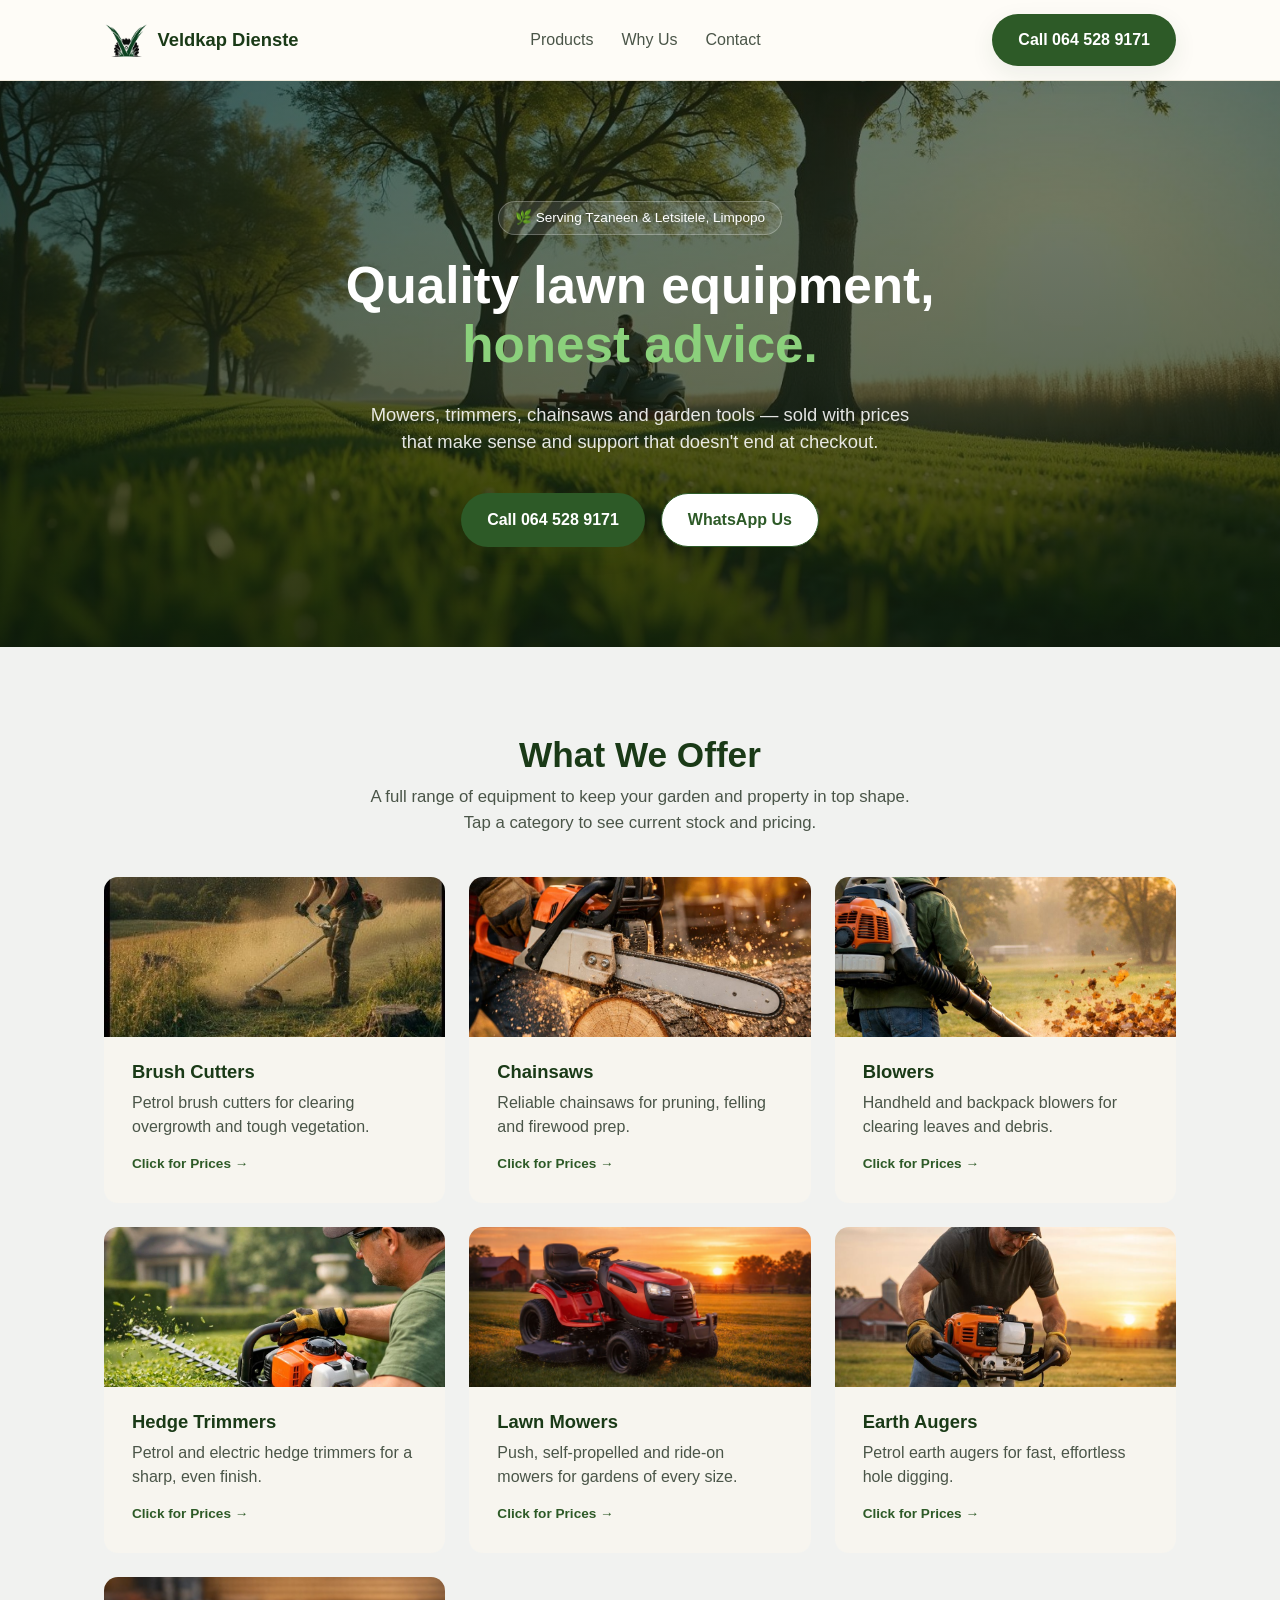
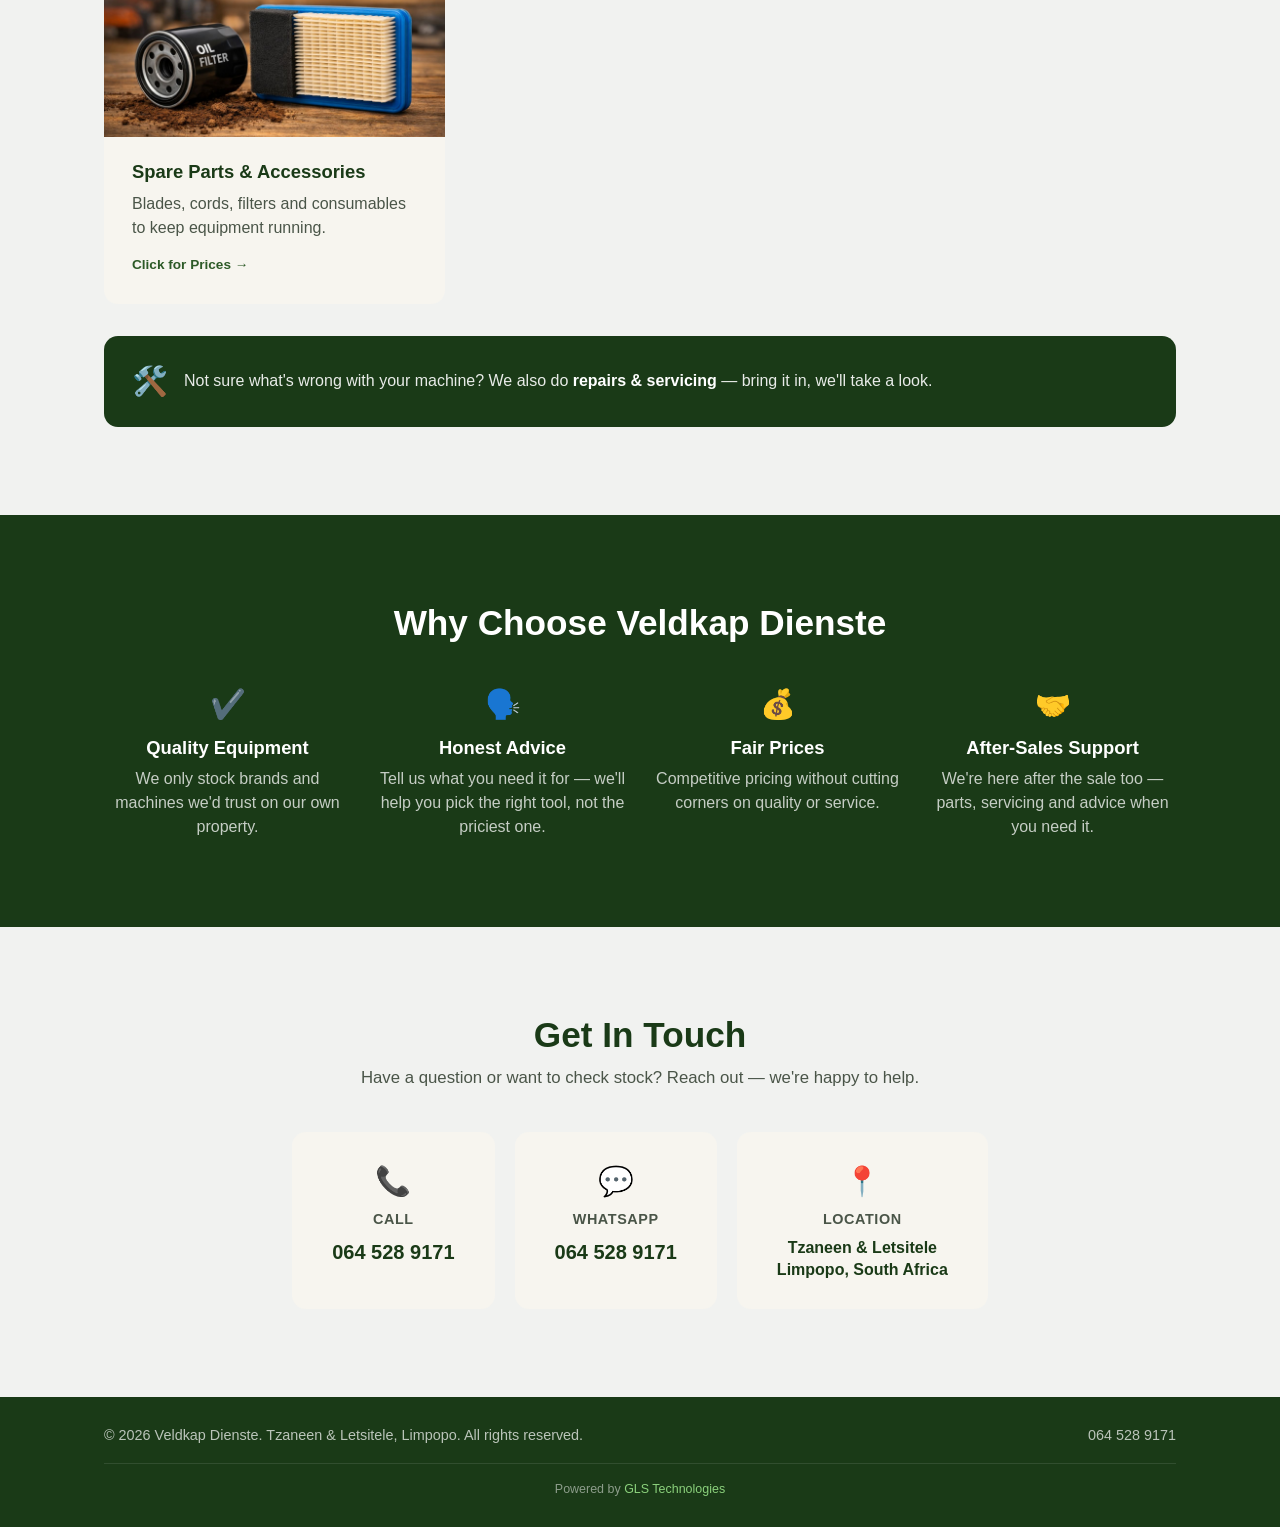
==== commit 4509f8da: "Add 'Powered by GLS Technologies' credit line to footer Matches the subtle attribution style used on" ====
--- a/index.html
+++ b/index.html
@@ -195,6 +195,9 @@
     <p>&copy; <span id="year"></span> Veldkap Dienste. Tzaneen &amp; Letsitele, Limpopo. All rights reserved.</p>
     <p><a href="tel:+27645289171">064 528 9171</a></p>
   </div>
+  <div class="container">
+    <p class="footer-credit">Powered by <a href="https://gls-technologies.co.za" target="_blank" rel="noopener noreferrer">GLS Technologies</a></p>
+  </div>
 </footer>
 
 <script src="script.js"></script>
--- a/styles.css
+++ b/styles.css
@@ -648,6 +648,18 @@
 .footer-inner p { margin: 0; color: inherit; }
 .footer-inner a:hover { color: #fff; }
 
+.footer-credit {
+  margin: 16px 0 0;
+  padding-top: 16px;
+  border-top: 1px solid rgba(255, 255, 255, 0.1);
+  text-align: center;
+  font-size: 0.78rem;
+  color: rgba(255, 255, 255, 0.5);
+}
+
+.footer-credit a { color: var(--accent-hero); }
+.footer-credit a:hover { text-decoration: underline; }
+
 /* Responsive */
 @media (max-width: 760px) {
   .nav { display: none; }
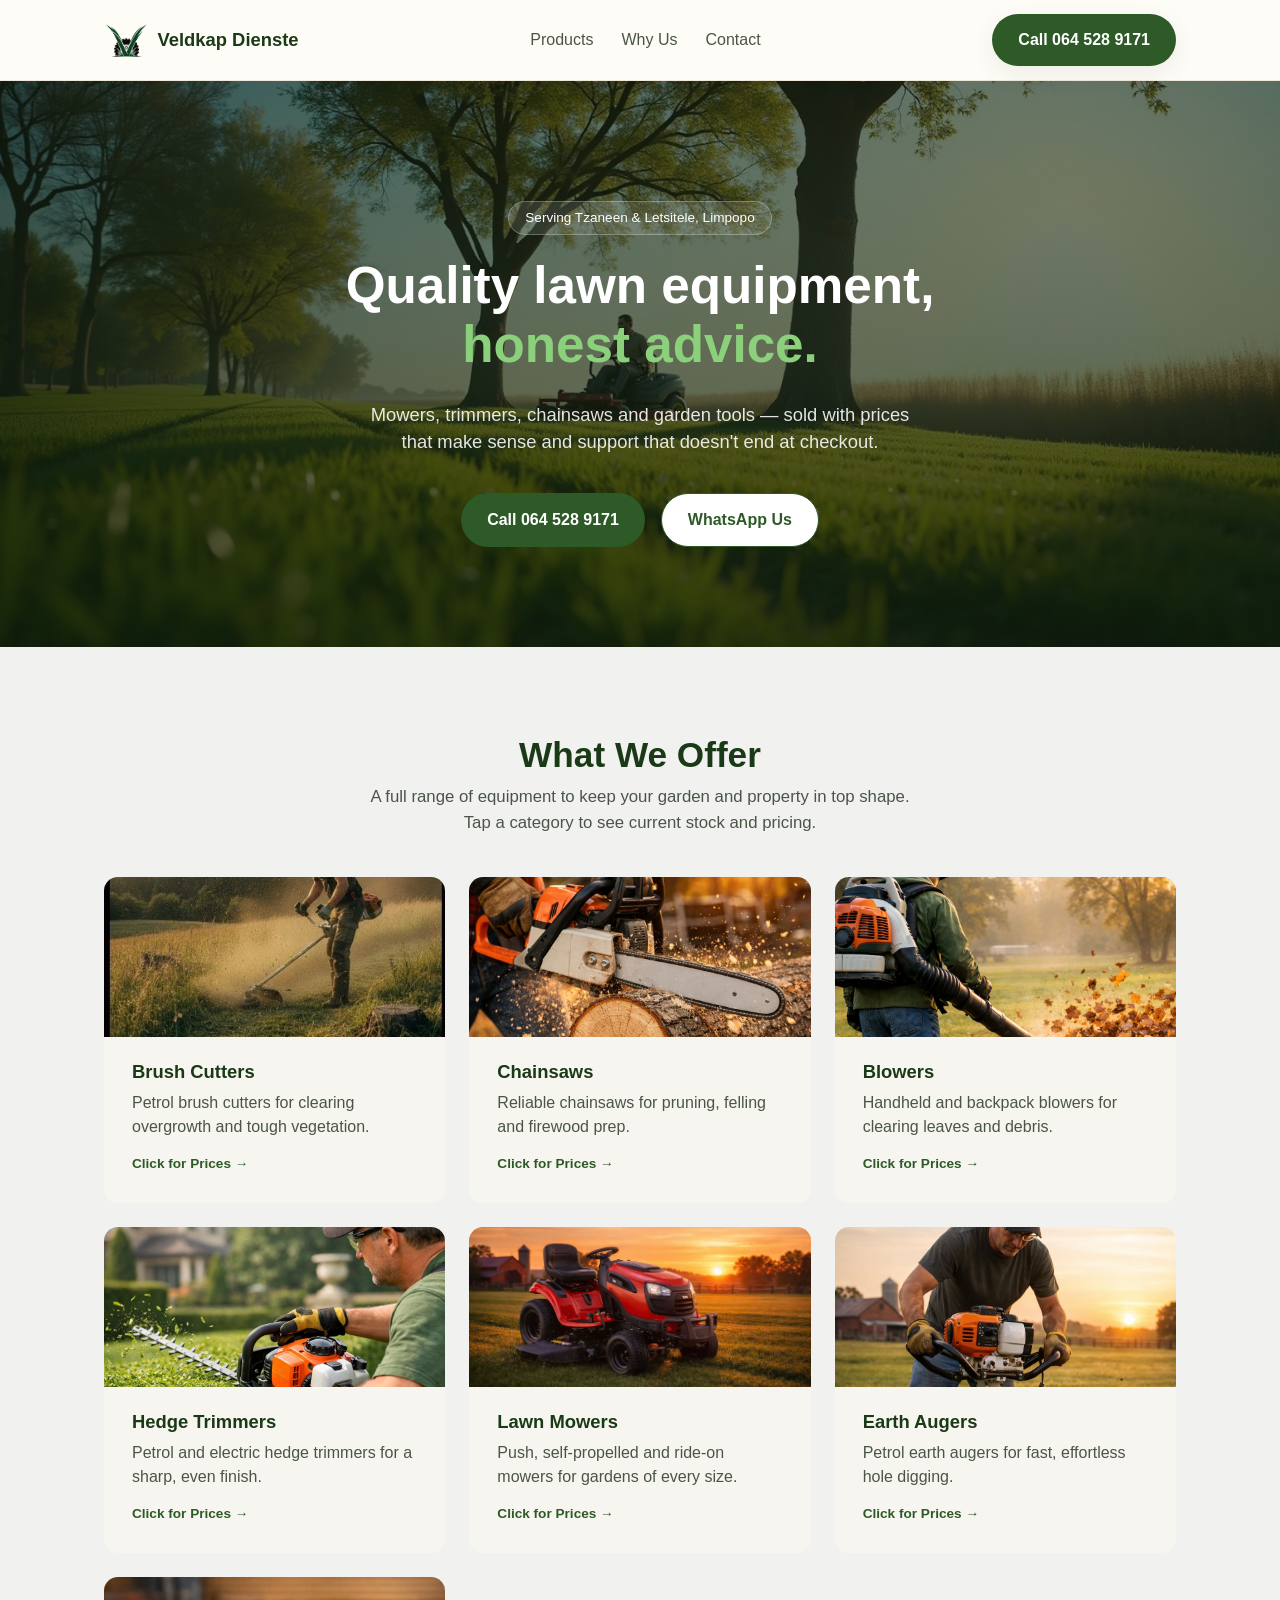
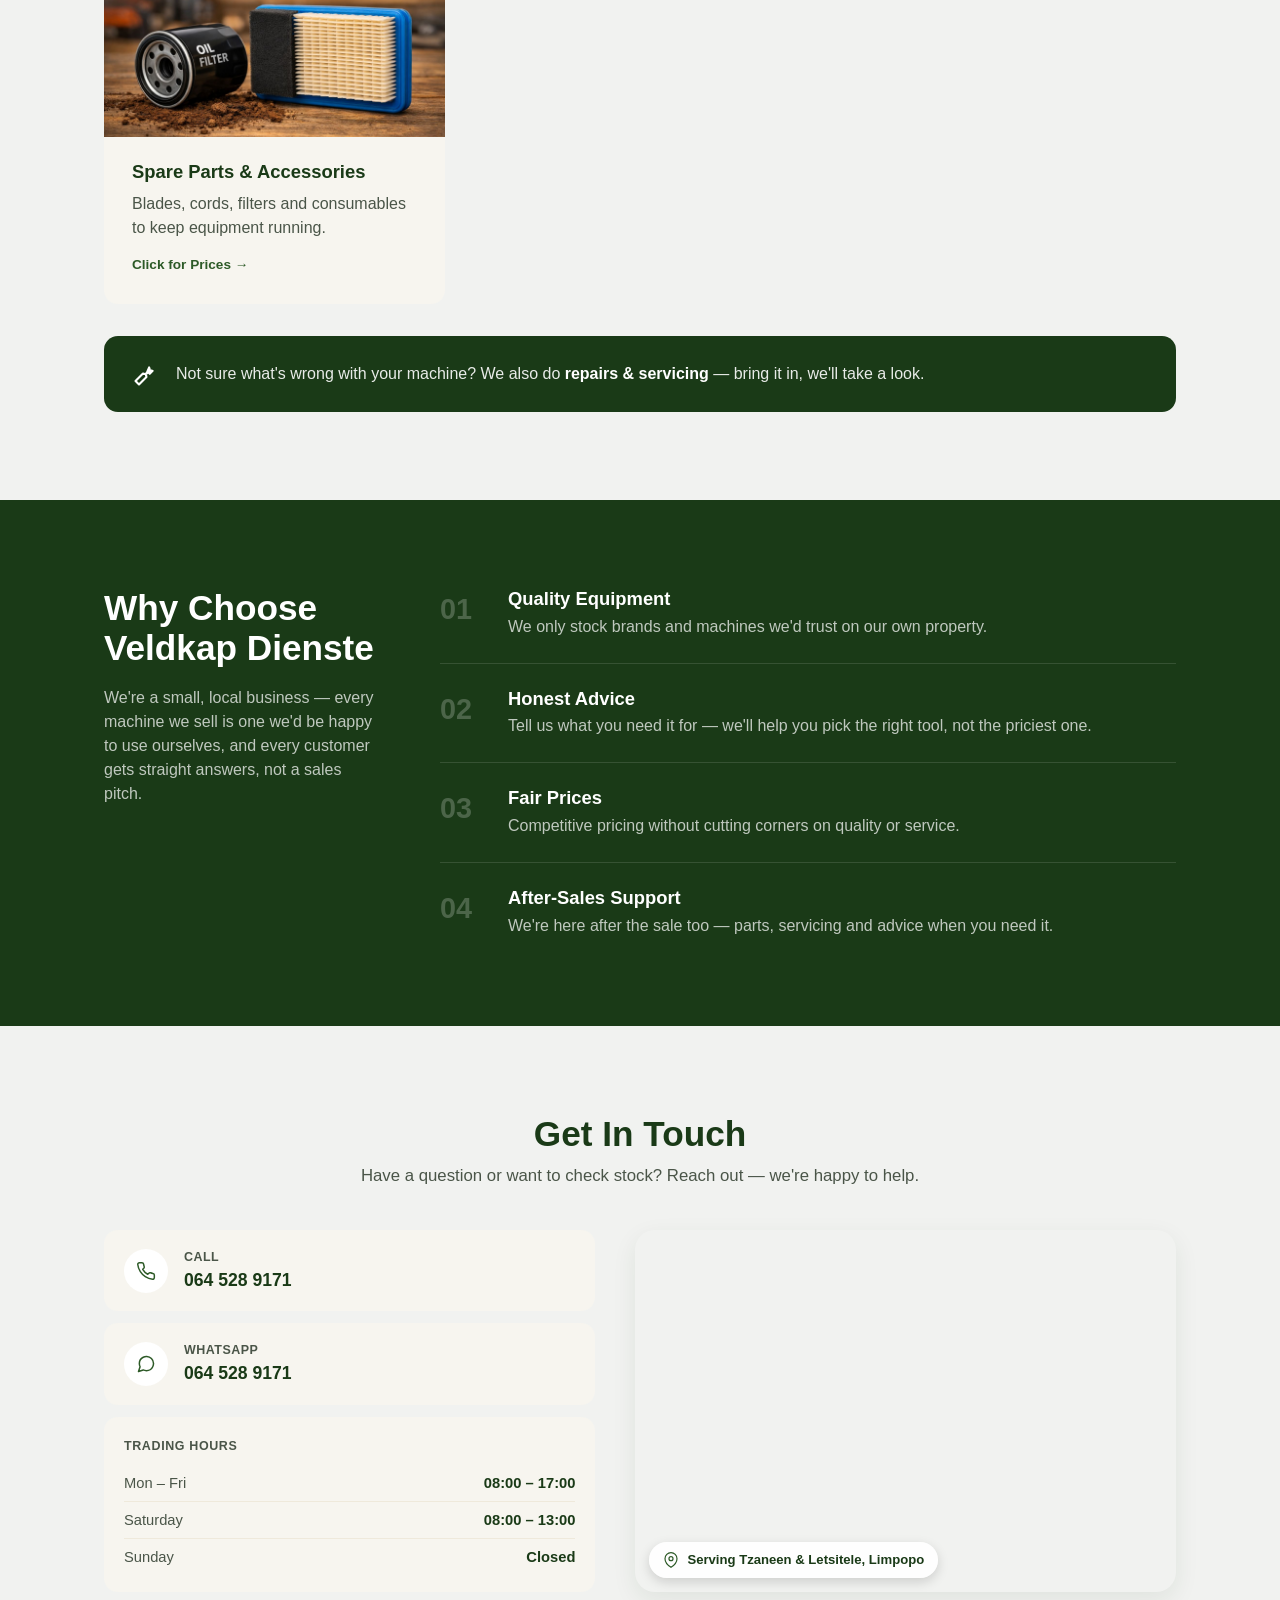
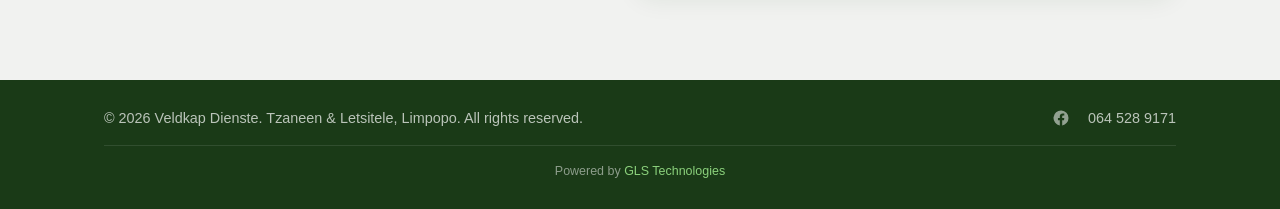
==== commit 80b7777b: "Add map/trading hours, Facebook link, and remove emoji icons sitewide Replaces emoji icons throughou" ====
--- a/index.html
+++ b/index.html
@@ -55,7 +55,7 @@
   <section class="hero">
     <div class="hero-glow" aria-hidden="true"></div>
     <div class="container hero-inner">
-      <span class="badge">🌿 Serving Tzaneen &amp; Letsitele, Limpopo</span>
+      <span class="badge">Serving Tzaneen &amp; Letsitele, Limpopo</span>
       <h1>Quality lawn equipment,<br><span class="text-accent">honest advice.</span></h1>
       <p class="hero-sub">Mowers, trimmers, chainsaws and garden tools — sold with prices that make sense and support that doesn't end at checkout.</p>
       <div class="hero-actions">
@@ -130,59 +130,100 @@
       </div>
 
       <div class="service-note">
-        <span class="service-note-icon">🛠️</span>
+        <span class="service-note-icon">
+          <svg viewBox="0 0 24 24" fill="none" stroke="currentColor" stroke-width="1.8" stroke-linecap="round" stroke-linejoin="round"><path d="M14.7 6.3a4 4 0 0 1-5.3 5.3L3 18l3 3 6.4-6.4a4 4 0 0 1 5.3-5.3l-2.5 2.5-2-2z"/></svg>
+        </span>
         <p>Not sure what's wrong with your machine? We also do <strong>repairs &amp; servicing</strong> — bring it in, we'll take a look.</p>
       </div>
     </div>
   </section>
 
-  <section id="why-us" class="section">
+  <section id="why-us" class="section why-section">
+    <div class="container why-layout">
+      <div class="why-intro">
+        <h2>Why Choose Veldkap Dienste</h2>
+        <p>We're a small, local business — every machine we sell is one we'd be happy to use ourselves, and every customer gets straight answers, not a sales pitch.</p>
+      </div>
+      <div class="why-list">
+        <div class="why-item">
+          <span class="why-num">01</span>
+          <div>
+            <h3>Quality Equipment</h3>
+            <p>We only stock brands and machines we'd trust on our own property.</p>
+          </div>
+        </div>
+        <div class="why-item">
+          <span class="why-num">02</span>
+          <div>
+            <h3>Honest Advice</h3>
+            <p>Tell us what you need it for — we'll help you pick the right tool, not the priciest one.</p>
+          </div>
+        </div>
+        <div class="why-item">
+          <span class="why-num">03</span>
+          <div>
+            <h3>Fair Prices</h3>
+            <p>Competitive pricing without cutting corners on quality or service.</p>
+          </div>
+        </div>
+        <div class="why-item">
+          <span class="why-num">04</span>
+          <div>
+            <h3>After-Sales Support</h3>
+            <p>We're here after the sale too — parts, servicing and advice when you need it.</p>
+          </div>
+        </div>
+      </div>
+    </div>
+  </section>
+
+  <section id="contact" class="section">
     <div class="container">
-      <h2>Why Choose Veldkap Dienste</h2>
-      <div class="why-grid">
-        <div class="glass-card">
-          <span class="why-icon">✔️</span>
-          <h3>Quality Equipment</h3>
-          <p>We only stock brands and machines we'd trust on our own property.</p>
-        </div>
-        <div class="glass-card">
-          <span class="why-icon">🗣️</span>
-          <h3>Honest Advice</h3>
-          <p>Tell us what you need it for — we'll help you pick the right tool, not the priciest one.</p>
-        </div>
-        <div class="glass-card">
-          <span class="why-icon">💰</span>
-          <h3>Fair Prices</h3>
-          <p>Competitive pricing without cutting corners on quality or service.</p>
-        </div>
-        <div class="glass-card">
-          <span class="why-icon">🤝</span>
-          <h3>After-Sales Support</h3>
-          <p>We're here after the sale too — parts, servicing and advice when you need it.</p>
-        </div>
-      </div>
-    </div>
-  </section>
-
-  <section id="contact" class="section">
-    <div class="container contact-inner">
-      <h2>Get In Touch</h2>
-      <p class="section-sub">Have a question or want to check stock? Reach out — we're happy to help.</p>
-      <div class="contact-cards">
-        <a href="tel:+27645289171" class="glass-card contact-card">
-          <span class="contact-icon">📞</span>
-          <span class="contact-label">Call</span>
-          <span class="contact-value">064 528 9171</span>
-        </a>
-        <a href="https://wa.me/27645289171" class="glass-card contact-card" target="_blank" rel="noopener">
-          <span class="contact-icon">💬</span>
-          <span class="contact-label">WhatsApp</span>
-          <span class="contact-value">064 528 9171</span>
-        </a>
-        <div class="glass-card contact-card">
-          <span class="contact-icon">📍</span>
-          <span class="contact-label">Location</span>
-          <span class="contact-value contact-value-small">Tzaneen &amp; Letsitele<br>Limpopo, South Africa</span>
+      <div class="contact-inner">
+        <h2>Get In Touch</h2>
+        <p class="section-sub">Have a question or want to check stock? Reach out — we're happy to help.</p>
+      </div>
+      <div class="contact-layout">
+        <div class="contact-info">
+          <a href="tel:+27645289171" class="contact-row">
+            <span class="contact-row-icon">
+              <svg viewBox="0 0 24 24" fill="none" stroke="currentColor" stroke-width="1.8" stroke-linecap="round" stroke-linejoin="round"><path d="M22 16.92v3a2 2 0 0 1-2.18 2 19.79 19.79 0 0 1-8.63-3.07 19.5 19.5 0 0 1-6-6 19.79 19.79 0 0 1-3.07-8.67A2 2 0 0 1 4.11 2h3a2 2 0 0 1 2 1.72c.127.96.361 1.903.7 2.81a2 2 0 0 1-.45 2.11L8.09 9.91a16 16 0 0 0 6 6l1.27-1.27a2 2 0 0 1 2.11-.45c.907.339 1.85.573 2.81.7A2 2 0 0 1 22 16.92z"/></svg>
+            </span>
+            <span class="contact-row-text">
+              <span class="contact-row-label">Call</span>
+              <span class="contact-row-value">064 528 9171</span>
+            </span>
+          </a>
+          <a href="https://wa.me/27645289171" class="contact-row" target="_blank" rel="noopener">
+            <span class="contact-row-icon">
+              <svg viewBox="0 0 24 24" fill="none" stroke="currentColor" stroke-width="1.8" stroke-linecap="round" stroke-linejoin="round"><path d="M21 11.5a8.38 8.38 0 0 1-.9 3.8 8.5 8.5 0 0 1-7.6 4.7 8.38 8.38 0 0 1-3.8-.9L3 21l1.9-5.7a8.38 8.38 0 0 1-.9-3.8 8.5 8.5 0 0 1 4.7-7.6 8.38 8.38 0 0 1 3.8-.9h.5a8.48 8.48 0 0 1 8 8v.5z"/></svg>
+            </span>
+            <span class="contact-row-text">
+              <span class="contact-row-label">WhatsApp</span>
+              <span class="contact-row-value">064 528 9171</span>
+            </span>
+          </a>
+
+          <div class="trading-hours">
+            <h4>Trading Hours</h4>
+            <dl>
+              <div><dt>Mon – Fri</dt><dd>08:00 – 17:00</dd></div>
+              <div><dt>Saturday</dt><dd>08:00 – 13:00</dd></div>
+              <div><dt>Sunday</dt><dd>Closed</dd></div>
+            </dl>
+          </div>
+        </div>
+
+        <div class="contact-map">
+          <iframe
+            src="https://www.google.com/maps?q=Tzaneen,+Limpopo,+South+Africa&output=embed"
+            width="100%" height="100%" style="border:0;" loading="lazy"
+            referrerpolicy="no-referrer-when-downgrade"
+            title="Veldkap Dienste service area — Tzaneen &amp; Letsitele, Limpopo"></iframe>
+          <p class="contact-map-caption">
+            <svg viewBox="0 0 24 24" fill="none" stroke="currentColor" stroke-width="1.8" stroke-linecap="round" stroke-linejoin="round"><path d="M21 10c0 7-9 13-9 13s-9-6-9-13a9 9 0 0 1 18 0z"/><circle cx="12" cy="10" r="3"/></svg>
+            Serving Tzaneen &amp; Letsitele, Limpopo
+          </p>
         </div>
       </div>
     </div>
@@ -193,7 +234,12 @@
 <footer class="site-footer">
   <div class="container footer-inner">
     <p>&copy; <span id="year"></span> Veldkap Dienste. Tzaneen &amp; Letsitele, Limpopo. All rights reserved.</p>
-    <p><a href="tel:+27645289171">064 528 9171</a></p>
+    <div class="footer-right">
+      <a class="footer-social" href="https://www.facebook.com/share/1C6HtpinKC/?mibextid=wwXIfr" target="_blank" rel="noopener" aria-label="Veldkap Dienste on Facebook">
+        <svg viewBox="0 0 24 24" fill="currentColor"><path d="M22 12a10 10 0 1 0-11.6 9.9v-7H7.9V12h2.5V9.8c0-2.5 1.5-3.9 3.8-3.9 1.1 0 2.2.2 2.2.2v2.4h-1.2c-1.2 0-1.6.8-1.6 1.6V12h2.8l-.4 2.9h-2.4v7A10 10 0 0 0 22 12z"/></svg>
+      </a>
+      <a href="tel:+27645289171">064 528 9171</a>
+    </div>
   </div>
   <div class="container">
     <p class="footer-credit">Powered by <a href="https://gls-technologies.co.za" target="_blank" rel="noopener noreferrer">GLS Technologies</a></p>
--- a/styles.css
+++ b/styles.css
@@ -278,7 +278,13 @@
   color: #fff;
 }
 
-.service-note-icon { font-size: 1.8rem; flex-shrink: 0; }
+.service-note-icon {
+  display: inline-flex;
+  flex-shrink: 0;
+  width: 28px;
+  height: 28px;
+}
+.service-note-icon svg { width: 100%; height: 100%; }
 .service-note p { margin: 0; color: rgba(255, 255, 255, 0.9); }
 .service-note strong { color: #fff; }
 
@@ -334,20 +340,6 @@
   box-shadow: 0 12px 32px rgba(0, 0, 0, 0.25);
 }
 
-.category-hero-icon[hidden] { display: none; }
-
-.category-hero-icon {
-  display: inline-flex;
-  align-items: center;
-  justify-content: center;
-  width: 72px;
-  height: 72px;
-  border-radius: 50%;
-  background: rgba(255, 255, 255, 0.12);
-  font-size: 2rem;
-  margin-bottom: 20px;
-}
-
 .category-hero h1 { color: #fff; margin-bottom: 0.4em; }
 .category-hero p { color: rgba(255, 255, 255, 0.82); margin: 0; font-size: 1.05rem; }
 
@@ -471,10 +463,54 @@
 .price-table tbody td { color: var(--ink); border-top: 1px solid var(--earth-200); }
 .price-table tbody tr:first-child td { border-top: none; }
 
-.price-col { text-align: right; font-weight: 700; color: var(--green-900); white-space: nowrap; }
+.price-col {
+  text-align: right;
+  font-weight: 700;
+  font-size: 0.85rem;
+  color: var(--green-700);
+  white-space: nowrap;
+}
 
 .price-row { cursor: pointer; transition: background 0.15s ease; }
 .price-row:hover { background: var(--earth-200) !important; }
+
+.price-item-name { color: var(--ink); }
+.price-item-name strong { color: var(--green-900); }
+
+.tier-pill {
+  display: inline-block;
+  margin-left: 10px;
+  padding: 2px 10px;
+  border-radius: 999px;
+  font-size: 0.72rem;
+  font-weight: 700;
+  text-transform: uppercase;
+  letter-spacing: 0.03em;
+  vertical-align: middle;
+}
+
+.tier-budget { background: var(--earth-200); color: var(--ink-soft); }
+.tier-mid { background: rgba(75, 150, 64, 0.15); color: var(--green-700); }
+.tier-premium { background: rgba(139, 209, 124, 0.25); color: var(--green-900); }
+
+@media (max-width: 600px) {
+  .price-table-wrap { overflow-x: visible; }
+  .price-table { min-width: 0; }
+  .price-table thead { display: none; }
+  .price-table, .price-table tbody { display: block; width: 100%; }
+
+  .price-row {
+    display: flex;
+    align-items: center;
+    justify-content: space-between;
+    gap: 12px;
+    padding: 14px 20px;
+  }
+
+  .price-row td { padding: 0; border: none !important; }
+  .price-row td:first-child { display: flex; flex-direction: column; gap: 4px; }
+  .tier-pill { margin-left: 0; }
+}
 
 /* Product page */
 .product-page-inner { max-width: 760px; margin: 0 auto; }
@@ -512,12 +548,9 @@
   white-space: nowrap;
 }
 
-.product-detail-badge {
-  display: inline-block;
+.product-detail-badge.tier-pill {
+  margin-left: 0;
   margin-top: 6px;
-  font-size: 0.8rem;
-  font-weight: 600;
-  color: var(--green-700);
 }
 
 .product-detail-desc { margin-top: 12px; }
@@ -573,62 +606,172 @@
   color: #fff;
 }
 
-#why-us h2 { color: #fff; }
-
-.why-grid {
+.why-layout {
   display: grid;
-  grid-template-columns: repeat(auto-fit, minmax(230px, 1fr));
-  gap: 28px;
-  margin-top: 2.5em;
-}
-
-#why-us .glass-card {
-  text-align: center;
-  background: transparent;
-  padding: 0;
-}
-
-.why-icon {
+  grid-template-columns: 280px 1fr;
+  gap: 56px;
+}
+
+.why-intro h2 {
+  color: #fff;
+  text-align: left;
+  margin-bottom: 0.5em;
+}
+
+.why-intro p { color: rgba(255, 255, 255, 0.72); margin: 0; }
+
+.why-list {
+  display: flex;
+  flex-direction: column;
+}
+
+.why-item {
+  display: flex;
+  align-items: flex-start;
+  gap: 24px;
+  padding: 24px 0;
+  border-top: 1px solid rgba(255, 255, 255, 0.12);
+}
+
+.why-item:first-child { border-top: none; padding-top: 0; }
+.why-item:last-child { padding-bottom: 0; }
+
+.why-num {
   font-size: 1.8rem;
-  display: inline-block;
-  margin-bottom: 10px;
-}
-
-#why-us h3 { color: #fff; }
-#why-us .glass-card p { color: rgba(255, 255, 255, 0.75); margin-bottom: 0; }
+  font-weight: 800;
+  color: rgba(255, 255, 255, 0.22);
+  flex-shrink: 0;
+  width: 44px;
+}
+
+#why-us h3 { color: #fff; margin-bottom: 0.3em; }
+.why-item p { color: rgba(255, 255, 255, 0.72); margin-bottom: 0; }
+
+@media (max-width: 760px) {
+  .why-layout { grid-template-columns: 1fr; gap: 32px; }
+  .why-intro h2 { text-align: center; }
+  .why-intro p { text-align: center; }
+}
 
 /* Contact */
 .contact-inner { text-align: center; }
 
-.contact-cards {
-  display: flex;
-  gap: 20px;
-  justify-content: center;
-  flex-wrap: wrap;
-}
-
-#contact .glass-card {
+.contact-layout {
+  display: grid;
+  grid-template-columns: 1fr 1.1fr;
+  gap: 40px;
+  align-items: stretch;
+  margin-top: 2.5em;
+  text-align: left;
+}
+
+.contact-info {
   display: flex;
   flex-direction: column;
-  align-items: center;
-  gap: 6px;
+  gap: 12px;
+}
+
+.contact-row {
+  display: flex;
+  align-items: center;
+  gap: 16px;
   background: var(--earth-100);
   border-radius: var(--radius);
-  padding: 28px 40px;
-  min-width: 200px;
+  padding: 18px 20px;
   transition: transform 0.15s ease, box-shadow 0.15s ease;
 }
 
-#contact .glass-card:hover {
-  transform: translateY(-4px);
+.contact-row:hover {
+  transform: translateY(-2px);
   box-shadow: var(--shadow);
 }
 
-.contact-icon { font-size: 1.8rem; }
-.contact-label { font-size: 0.9rem; color: var(--ink-soft); font-weight: 600; text-transform: uppercase; letter-spacing: 0.04em; }
-.contact-value { font-size: 1.25rem; font-weight: 700; color: var(--green-900); }
-
-.contact-value-small { font-size: 1rem; line-height: 1.4; }
+.contact-row-icon {
+  display: inline-flex;
+  align-items: center;
+  justify-content: center;
+  width: 44px;
+  height: 44px;
+  border-radius: 50%;
+  background: #fff;
+  color: var(--green-700);
+  flex-shrink: 0;
+}
+
+.contact-row-icon svg { width: 20px; height: 20px; }
+
+.contact-row-text { display: flex; flex-direction: column; }
+.contact-row-label { font-size: 0.78rem; color: var(--ink-soft); font-weight: 600; text-transform: uppercase; letter-spacing: 0.04em; }
+.contact-row-value { font-size: 1.1rem; font-weight: 700; color: var(--green-900); }
+
+.trading-hours {
+  background: var(--earth-100);
+  border-radius: var(--radius);
+  padding: 20px 20px 16px;
+  flex: 1;
+}
+
+.trading-hours h4 {
+  margin: 0 0 10px;
+  font-size: 0.78rem;
+  font-weight: 600;
+  text-transform: uppercase;
+  letter-spacing: 0.05em;
+  color: var(--ink-soft);
+}
+
+.trading-hours dl { margin: 0; }
+
+.trading-hours dl > div {
+  display: flex;
+  justify-content: space-between;
+  padding: 7px 0;
+  border-top: 1px solid var(--earth-200);
+  font-size: 0.92rem;
+}
+
+.trading-hours dl > div:first-of-type { border-top: none; }
+.trading-hours dt { color: var(--ink-soft); font-weight: 500; }
+.trading-hours dd { margin: 0; color: var(--green-900); font-weight: 600; }
+
+.contact-map {
+  position: relative;
+  min-height: 320px;
+  border-radius: var(--radius-lg);
+  overflow: hidden;
+  box-shadow: var(--shadow);
+}
+
+.contact-map iframe {
+  position: absolute;
+  inset: 0;
+  width: 100%;
+  height: 100%;
+}
+
+.contact-map-caption {
+  position: absolute;
+  left: 14px;
+  bottom: 14px;
+  display: flex;
+  align-items: center;
+  gap: 8px;
+  margin: 0;
+  padding: 8px 14px;
+  border-radius: 999px;
+  background: rgba(255, 255, 255, 0.95);
+  box-shadow: 0 4px 12px rgba(0, 0, 0, 0.15);
+  font-size: 0.82rem;
+  font-weight: 600;
+  color: var(--green-900);
+}
+
+.contact-map-caption svg { width: 16px; height: 16px; flex-shrink: 0; color: var(--green-700); }
+
+@media (max-width: 760px) {
+  .contact-layout { grid-template-columns: 1fr; }
+  .contact-map { min-height: 260px; }
+}
 
 /* Footer */
 .site-footer {
@@ -647,6 +790,22 @@
 
 .footer-inner p { margin: 0; color: inherit; }
 .footer-inner a:hover { color: #fff; }
+
+.footer-right {
+  display: flex;
+  align-items: center;
+  gap: 18px;
+}
+
+.footer-social {
+  display: inline-flex;
+  color: inherit;
+  opacity: 0.75;
+  transition: opacity 0.15s ease, color 0.15s ease;
+}
+
+.footer-social svg { width: 18px; height: 18px; display: block; }
+.footer-social:hover { opacity: 1; color: var(--accent-hero); }
 
 .footer-credit {
   margin: 16px 0 0;
@@ -665,7 +824,8 @@
   .nav { display: none; }
   .header-inner { justify-content: space-between; }
   .header-call { padding: 8px 14px; font-size: 0.85rem; }
-  .footer-inner { flex-direction: column; text-align: center; }
+  .footer-inner { flex-direction: column; align-items: center; text-align: center; }
+  .footer-right { justify-content: center; }
 
   .catalog-layout { grid-template-columns: 1fr; }
 
